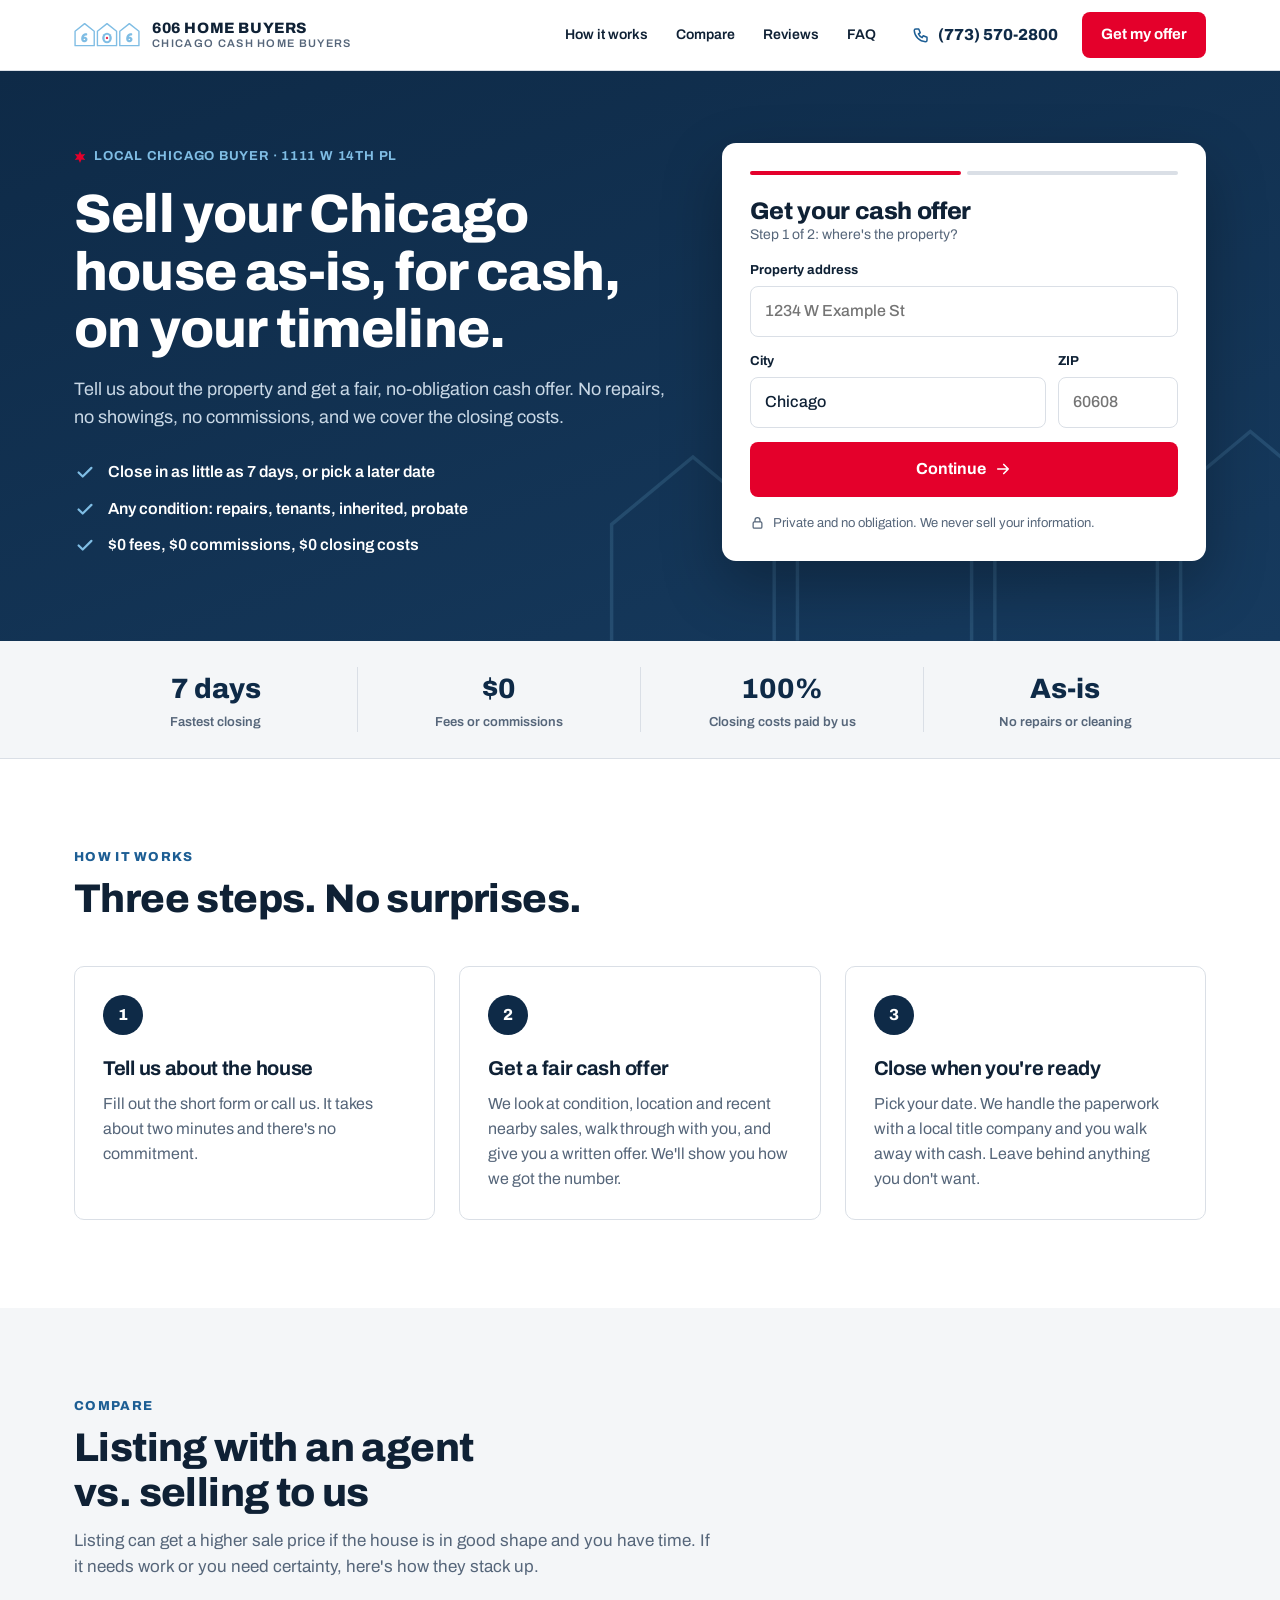
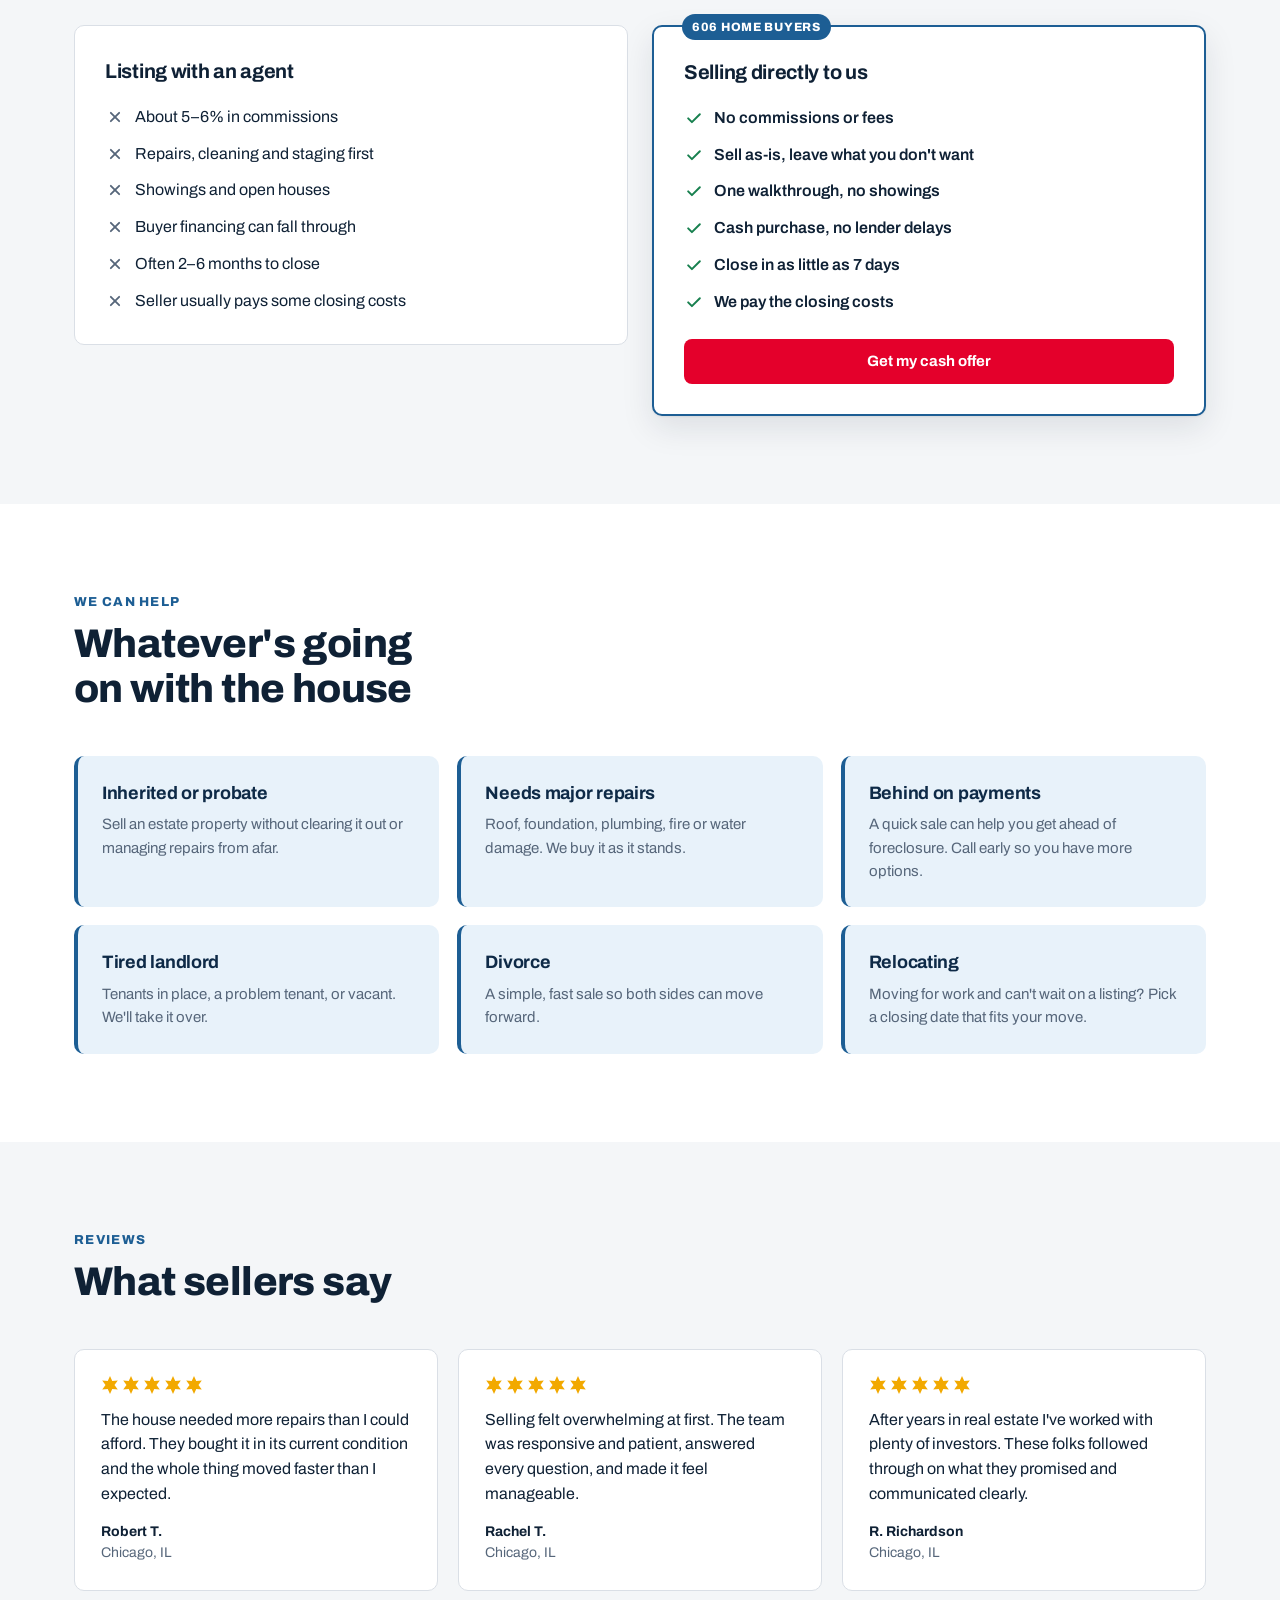
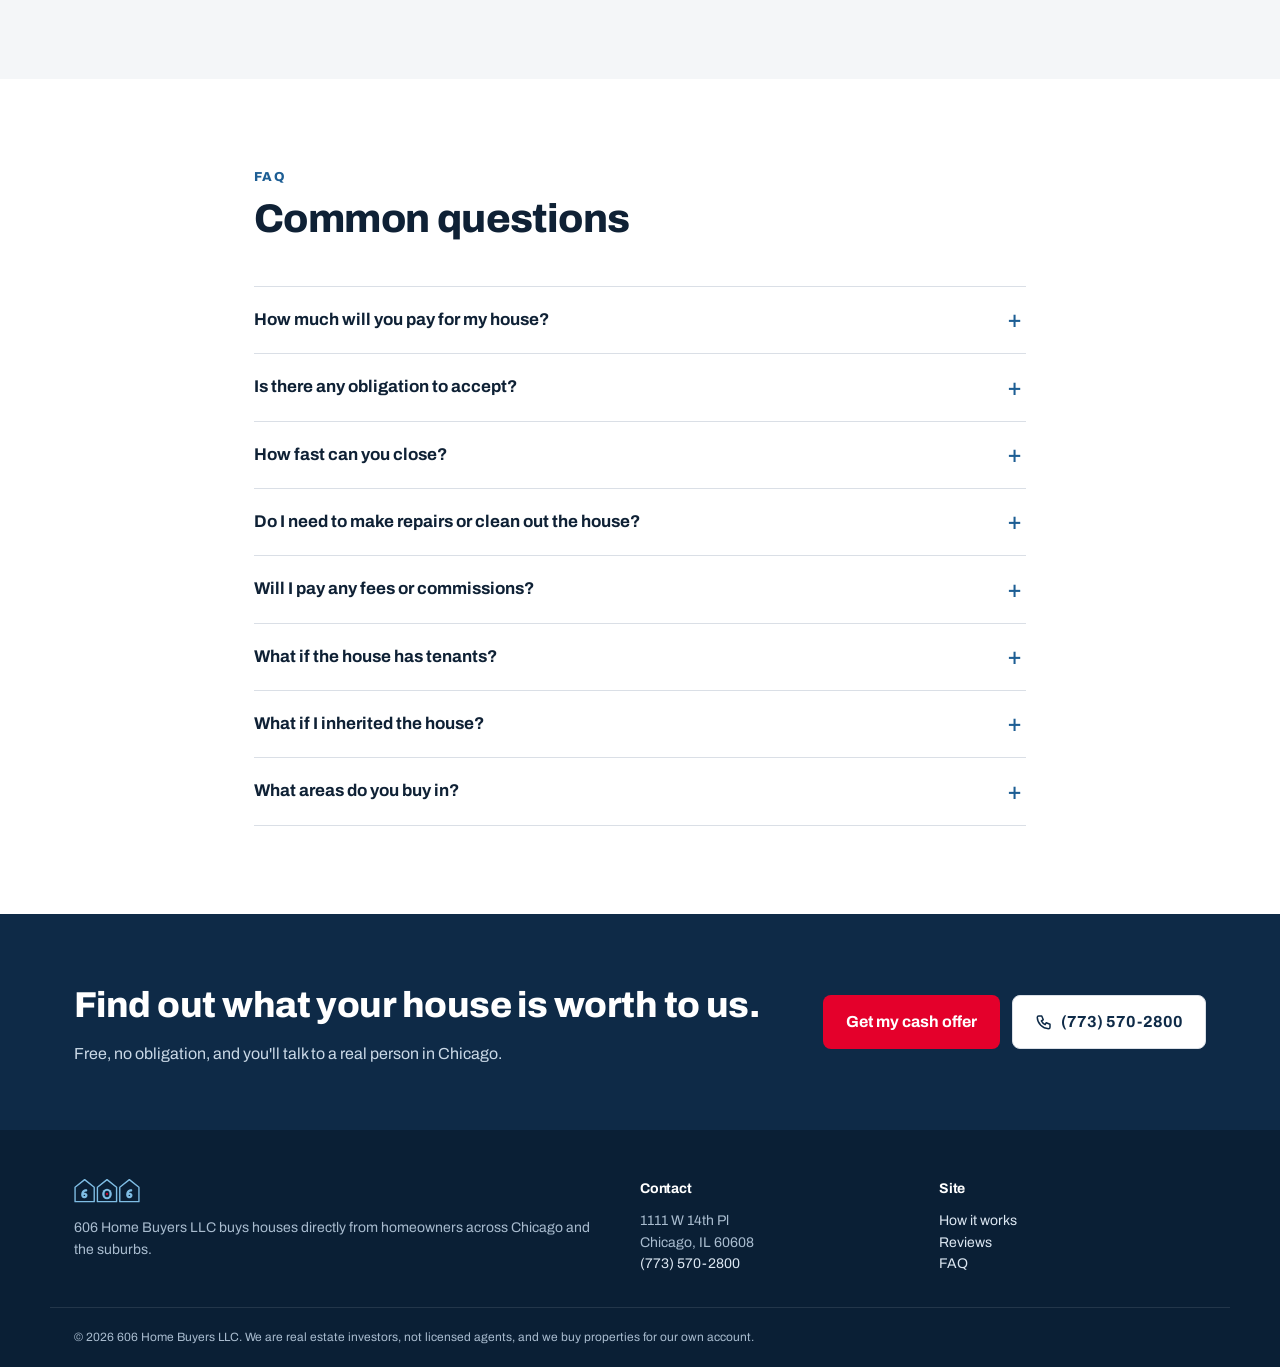
==== seller-site/index.html @ 673a634f "Add static seller site redesign sample Co-Authored-By: Claude Opus 5.5 <noreply@anthropic.com>" ====
<!doctype html>
<html lang="en">
<head>
<meta charset="utf-8">
<meta name="viewport" content="width=device-width, initial-scale=1, viewport-fit=cover">
<title>Sell Your Chicago House Fast for Cash | 606 Home Buyers</title>
<meta name="description" content="Get a fair cash offer on your Chicago-area house. No repairs, no commissions, no closing costs. Close in as little as 7 days or on your schedule.">
<meta property="og:title" content="Sell Your Chicago House Fast for Cash | 606 Home Buyers">
<meta property="og:description" content="Fair cash offer, no repairs, no commissions. Close on your timeline.">
<meta property="og:image" content="og.png">
<meta name="theme-color" content="#0E2A47">
<link rel="icon" href="favicon.png">
<link rel="preconnect" href="https://fonts.googleapis.com">
<link rel="preconnect" href="https://fonts.gstatic.com" crossorigin>
<link rel="stylesheet" href="https://fonts.googleapis.com/css2?family=Archivo:wght@400;500;600;700;800&family=Fredoka:wght@700&display=swap">
<link rel="stylesheet" href="styles.css">
<script src="app.js" defer></script>
<script type="application/ld+json">
{"@context":"https://schema.org","@type":"RealEstateAgent","name":"606 Home Buyers LLC","telephone":"+1-773-570-2800","address":{"@type":"PostalAddress","streetAddress":"1111 W 14th Pl","addressLocality":"Chicago","addressRegion":"IL","postalCode":"60608"},"areaServed":"Chicago, IL"}
</script>
</head>
<body>

<svg width="0" height="0" class="sprite" aria-hidden="true">
  <defs>
    <symbol id="i-star" viewBox="-10 -10 20 20"><polygon points="0,-10 2.5,-4.33 8.66,-5 5,0 8.66,5 2.5,4.33 0,10 -2.5,4.33 -8.66,5 -5,0 -8.66,-5 -2.5,-4.33" fill="currentColor"/></symbol>
    <symbol id="i-phone" viewBox="0 0 24 24"><path d="M5 4h4l2 5-2.5 1.5a11 11 0 0 0 5 5L15 13l5 2v4a2 2 0 0 1-2 2A16 16 0 0 1 3 6a2 2 0 0 1 2-2z" stroke="currentColor" stroke-width="2" stroke-linejoin="round" fill="none"/></symbol>
    <symbol id="i-check" viewBox="0 0 24 24"><path d="m5 12.5 4.5 4.5L19 7.5" stroke="currentColor" stroke-width="2.4" stroke-linecap="round" stroke-linejoin="round" fill="none"/></symbol>
    <symbol id="i-x" viewBox="0 0 24 24"><path d="M7 7l10 10M17 7 7 17" stroke="currentColor" stroke-width="2.2" stroke-linecap="round" fill="none"/></symbol>
    <symbol id="i-lock" viewBox="0 0 24 24"><rect x="5" y="11" width="14" height="10" rx="2" stroke="currentColor" stroke-width="2" fill="none"/><path d="M8 11V8a4 4 0 0 1 8 0v3" stroke="currentColor" stroke-width="2" fill="none"/></symbol>
    <symbol id="i-arrow" viewBox="0 0 24 24"><path d="M5 12h14M13 6l6 6-6 6" stroke="currentColor" stroke-width="2.2" stroke-linecap="round" stroke-linejoin="round" fill="none"/></symbol>
    <symbol id="logo-mark" viewBox="0 0 124 46">
      <path class="lg-line" d="M2 17 20 2.5 38 17V44H2Z"/>
      <path class="lg-line" d="M44 17 62 2.5 80 17V44H44Z"/>
      <path class="lg-line" d="M86 17 104 2.5 122 17V44H86Z"/>
      <text x="20" y="38" text-anchor="middle" class="lg-fill lg-digit">6</text>
      <ellipse cx="62" cy="29.5" rx="9" ry="10" class="lg-fill"/>
      <ellipse cx="62" cy="29.5" rx="4.6" ry="6" class="lg-hole"/>
      <use href="#i-star" x="59" y="26.5" width="6" height="6" class="lg-star"/>
      <text x="104" y="38" text-anchor="middle" class="lg-fill lg-digit">6</text>
    </symbol>
  </defs>
</svg>

<header class="top">
  <div class="wrap top-in">
    <a class="brand" href="#" aria-label="606 Home Buyers home">
      <svg class="brand-mark" aria-hidden="true"><use href="#logo-mark"/></svg>
      <span class="brand-text"><b>606 Home Buyers</b><span>Chicago cash home buyers</span></span>
    </a>
    <nav class="nav" aria-label="Main">
      <a href="#how">How it works</a>
      <a href="#compare">Compare</a>
      <a href="#reviews">Reviews</a>
      <a href="#faq">FAQ</a>
    </nav>
    <a class="top-phone" href="tel:+17735702800"><svg aria-hidden="true"><use href="#i-phone"/></svg><span>(773) 570-2800</span></a>
    <a class="btn btn-primary top-cta" href="#offer">Get my offer</a>
  </div>
</header>

<main>
  <!-- Hero + offer form -->
  <section class="hero">
    <svg class="hero-skyline" viewBox="0 0 620 220" aria-hidden="true">
      <path d="M10 220V120L80 62l70 58v100"/><path d="M170 220V100l75-62 75 62v120"/><path d="M340 220V120l70-58 70 58v100"/><path d="M500 220V90l60-50 60 50v130"/>
    </svg>
    <div class="wrap hero-in">
      <div class="hero-copy">
        <p class="eyebrow"><svg aria-hidden="true"><use href="#i-star"/></svg> Local Chicago buyer &middot; 1111 W 14th Pl</p>
        <h1>Sell your Chicago house as-is, for cash, on your timeline.</h1>
        <p class="lede">Tell us about the property and get a fair, no-obligation cash offer. No repairs, no showings, no commissions, and we cover the closing costs.</p>
        <ul class="hero-points">
          <li><svg aria-hidden="true"><use href="#i-check"/></svg>Close in as little as 7 days, or pick a later date</li>
          <li><svg aria-hidden="true"><use href="#i-check"/></svg>Any condition: repairs, tenants, inherited, probate</li>
          <li><svg aria-hidden="true"><use href="#i-check"/></svg>$0 fees, $0 commissions, $0 closing costs</li>
        </ul>
      </div>

      <div class="offer-card" id="offer">
        <form id="offer-form" novalidate>
          <div class="steps-indicator" aria-hidden="true"><span class="on"></span><span></span></div>

          <fieldset class="step" data-step="1">
            <legend>Get your cash offer</legend>
            <p class="form-sub">Step 1 of 2: where's the property?</p>
            <label class="field">
              <span>Property address</span>
              <input name="street" autocomplete="street-address" placeholder="1234 W Example St" required>
            </label>
            <div class="row">
              <label class="field grow">
                <span>City</span>
                <input name="city" autocomplete="address-level2" value="Chicago" required>
              </label>
              <label class="field zip">
                <span>ZIP</span>
                <input name="zip" autocomplete="postal-code" inputmode="numeric" pattern="\d{5}" maxlength="5" placeholder="60608" required>
              </label>
            </div>
            <button type="button" class="btn btn-primary btn-lg block" data-next>Continue <svg aria-hidden="true"><use href="#i-arrow"/></svg></button>
          </fieldset>

          <fieldset class="step" data-step="2" hidden>
            <legend>Almost done</legend>
            <p class="form-sub">Step 2 of 2: how should we reach you?</p>
            <label class="field">
              <span>Name</span>
              <input name="name" autocomplete="name" required>
            </label>
            <label class="field">
              <span>Phone</span>
              <input name="phone" type="tel" autocomplete="tel" placeholder="(773) 555-0100" required>
            </label>
            <label class="field">
              <span>Email <em>(optional)</em></span>
              <input name="email" type="email" autocomplete="email">
            </label>
            <label class="field">
              <span>When would you like to sell?</span>
              <select name="timeline">
                <option>As soon as possible</option>
                <option>Within 30 days</option>
                <option>1&ndash;3 months</option>
                <option>Just exploring</option>
              </select>
            </label>
            <div class="row">
              <button type="button" class="btn btn-ghost" data-back>Back</button>
              <button type="submit" class="btn btn-primary btn-lg grow">Get my cash offer</button>
            </div>
          </fieldset>

          <div class="step done" data-step="3" hidden>
            <div class="done-icon"><svg aria-hidden="true"><use href="#i-check"/></svg></div>
            <h2>Thanks, we've got it.</h2>
            <p>Someone from our team will call you within one business day to talk through the property. Want to talk sooner?</p>
            <a class="btn btn-primary btn-lg block" href="tel:+17735702800"><svg aria-hidden="true"><use href="#i-phone"/></svg> Call (773) 570-2800</a>
            <p class="demo-note">Demo form: submissions aren't sent anywhere yet.</p>
          </div>

          <p class="form-foot"><svg aria-hidden="true"><use href="#i-lock"/></svg> Private and no obligation. We never sell your information.</p>
        </form>
      </div>
    </div>
  </section>

  <!-- Trust strip -->
  <section class="strip">
    <div class="wrap strip-in">
      <div><b>7 days</b><span>Fastest closing</span></div>
      <div><b>$0</b><span>Fees or commissions</span></div>
      <div><b>100%</b><span>Closing costs paid by us</span></div>
      <div><b>As-is</b><span>No repairs or cleaning</span></div>
    </div>
  </section>

  <!-- How it works -->
  <section class="section" id="how">
    <div class="wrap">
      <header class="sec-head">
        <p class="kicker">How it works</p>
        <h2>Three steps. No surprises.</h2>
      </header>
      <ol class="steps">
        <li>
          <span class="step-num">1</span>
          <h3>Tell us about the house</h3>
          <p>Fill out the short form or call us. It takes about two minutes and there's no commitment.</p>
        </li>
        <li>
          <span class="step-num">2</span>
          <h3>Get a fair cash offer</h3>
          <p>We look at condition, location and recent nearby sales, walk through with you, and give you a written offer. We'll show you how we got the number.</p>
        </li>
        <li>
          <span class="step-num">3</span>
          <h3>Close when you're ready</h3>
          <p>Pick your date. We handle the paperwork with a local title company and you walk away with cash. Leave behind anything you don't want.</p>
        </li>
      </ol>
    </div>
  </section>

  <!-- Compare -->
  <section class="section alt" id="compare">
    <div class="wrap">
      <header class="sec-head">
        <p class="kicker">Compare</p>
        <h2>Listing with an agent vs. selling to us</h2>
        <p>Listing can get a higher sale price if the house is in good shape and you have time. If it needs work or you need certainty, here's how they stack up.</p>
      </header>
      <div class="compare">
        <div class="cmp-col">
          <h3>Listing with an agent</h3>
          <ul>
            <li><svg aria-hidden="true"><use href="#i-x"/></svg>About 5&ndash;6% in commissions</li>
            <li><svg aria-hidden="true"><use href="#i-x"/></svg>Repairs, cleaning and staging first</li>
            <li><svg aria-hidden="true"><use href="#i-x"/></svg>Showings and open houses</li>
            <li><svg aria-hidden="true"><use href="#i-x"/></svg>Buyer financing can fall through</li>
            <li><svg aria-hidden="true"><use href="#i-x"/></svg>Often 2&ndash;6 months to close</li>
            <li><svg aria-hidden="true"><use href="#i-x"/></svg>Seller usually pays some closing costs</li>
          </ul>
        </div>
        <div class="cmp-col us">
          <span class="badge">606 Home Buyers</span>
          <h3>Selling directly to us</h3>
          <ul>
            <li><svg aria-hidden="true"><use href="#i-check"/></svg>No commissions or fees</li>
            <li><svg aria-hidden="true"><use href="#i-check"/></svg>Sell as-is, leave what you don't want</li>
            <li><svg aria-hidden="true"><use href="#i-check"/></svg>One walkthrough, no showings</li>
            <li><svg aria-hidden="true"><use href="#i-check"/></svg>Cash purchase, no lender delays</li>
            <li><svg aria-hidden="true"><use href="#i-check"/></svg>Close in as little as 7 days</li>
            <li><svg aria-hidden="true"><use href="#i-check"/></svg>We pay the closing costs</li>
          </ul>
          <a class="btn btn-primary block" href="#offer">Get my cash offer</a>
        </div>
      </div>
    </div>
  </section>

  <!-- Situations -->
  <section class="section" id="situations">
    <div class="wrap">
      <header class="sec-head">
        <p class="kicker">We can help</p>
        <h2>Whatever's going on with the house</h2>
      </header>
      <div class="situations">
        <article><h3>Inherited or probate</h3><p>Sell an estate property without clearing it out or managing repairs from afar.</p></article>
        <article><h3>Needs major repairs</h3><p>Roof, foundation, plumbing, fire or water damage. We buy it as it stands.</p></article>
        <article><h3>Behind on payments</h3><p>A quick sale can help you get ahead of foreclosure. Call early so you have more options.</p></article>
        <article><h3>Tired landlord</h3><p>Tenants in place, a problem tenant, or vacant. We'll take it over.</p></article>
        <article><h3>Divorce</h3><p>A simple, fast sale so both sides can move forward.</p></article>
        <article><h3>Relocating</h3><p>Moving for work and can't wait on a listing? Pick a closing date that fits your move.</p></article>
      </div>
    </div>
  </section>

  <!-- Reviews -->
  <section class="section alt" id="reviews">
    <div class="wrap">
      <header class="sec-head">
        <p class="kicker">Reviews</p>
        <h2>What sellers say</h2>
      </header>
      <!-- Swap these for verified Google reviews before going live. -->
      <div class="reviews">
        <figure>
          <div class="stars" aria-label="5 out of 5 stars"><svg><use href="#i-star"/></svg><svg><use href="#i-star"/></svg><svg><use href="#i-star"/></svg><svg><use href="#i-star"/></svg><svg><use href="#i-star"/></svg></div>
          <blockquote>The house needed more repairs than I could afford. They bought it in its current condition and the whole thing moved faster than I expected.</blockquote>
          <figcaption><b>Robert T.</b><span>Chicago, IL</span></figcaption>
        </figure>
        <figure>
          <div class="stars" aria-label="5 out of 5 stars"><svg><use href="#i-star"/></svg><svg><use href="#i-star"/></svg><svg><use href="#i-star"/></svg><svg><use href="#i-star"/></svg><svg><use href="#i-star"/></svg></div>
          <blockquote>Selling felt overwhelming at first. The team was responsive and patient, answered every question, and made it feel manageable.</blockquote>
          <figcaption><b>Rachel T.</b><span>Chicago, IL</span></figcaption>
        </figure>
        <figure>
          <div class="stars" aria-label="5 out of 5 stars"><svg><use href="#i-star"/></svg><svg><use href="#i-star"/></svg><svg><use href="#i-star"/></svg><svg><use href="#i-star"/></svg><svg><use href="#i-star"/></svg></div>
          <blockquote>After years in real estate I've worked with plenty of investors. These folks followed through on what they promised and communicated clearly.</blockquote>
          <figcaption><b>R. Richardson</b><span>Chicago, IL</span></figcaption>
        </figure>
      </div>
    </div>
  </section>

  <!-- FAQ -->
  <section class="section" id="faq">
    <div class="wrap narrow">
      <header class="sec-head">
        <p class="kicker">FAQ</p>
        <h2>Common questions</h2>
      </header>
      <div class="faq">
        <details><summary>How much will you pay for my house?</summary><p>Every house is different. We look at condition, location, recent comparable sales and the repairs needed, then make a fair cash offer and walk you through the math.</p></details>
        <details><summary>Is there any obligation to accept?</summary><p>No. The offer is free and there's no pressure. If it doesn't work for you, that's fine.</p></details>
        <details><summary>How fast can you close?</summary><p>Often in as little as 7 days. If you need more time to move, we'll set the date around your schedule.</p></details>
        <details><summary>Do I need to make repairs or clean out the house?</summary><p>No. We buy as-is. Take what you want and leave the rest.</p></details>
        <details><summary>Will I pay any fees or commissions?</summary><p>No. There are no commissions, and we pay the standard closing costs.</p></details>
        <details><summary>What if the house has tenants?</summary><p>We buy properties with tenants in place. We'll talk through the lease and your options.</p></details>
        <details><summary>What if I inherited the house?</summary><p>We work with inherited and probate properties regularly and can coordinate with your attorney or the estate.</p></details>
        <details><summary>What areas do you buy in?</summary><p>Chicago and the surrounding suburbs in Cook and the collar counties. If you're not sure, just ask.</p></details>
      </div>
    </div>
  </section>

  <!-- Final CTA -->
  <section class="cta">
    <div class="wrap cta-in">
      <div>
        <h2>Find out what your house is worth to us.</h2>
        <p>Free, no obligation, and you'll talk to a real person in Chicago.</p>
      </div>
      <div class="cta-actions">
        <a class="btn btn-primary btn-lg" href="#offer">Get my cash offer</a>
        <a class="btn btn-light btn-lg" href="tel:+17735702800"><svg aria-hidden="true"><use href="#i-phone"/></svg> (773) 570-2800</a>
      </div>
    </div>
  </section>
</main>

<footer class="foot">
  <div class="wrap foot-in">
    <div class="foot-brand">
      <svg class="brand-mark" aria-hidden="true"><use href="#logo-mark"/></svg>
      <p>606 Home Buyers LLC buys houses directly from homeowners across Chicago and the suburbs.</p>
    </div>
    <div>
      <h4>Contact</h4>
      <p>1111 W 14th Pl<br>Chicago, IL 60608<br><a href="tel:+17735702800">(773) 570-2800</a></p>
    </div>
    <div>
      <h4>Site</h4>
      <p><a href="#how">How it works</a><br><a href="#reviews">Reviews</a><br><a href="#faq">FAQ</a></p>
    </div>
  </div>
  <div class="wrap foot-legal">&copy; <span id="yr">2026</span> 606 Home Buyers LLC. We are real estate investors, not licensed agents, and we buy properties for our own account.</div>
</footer>

<!-- Mobile sticky actions -->
<div class="mobile-bar">
  <a class="btn btn-light" href="tel:+17735702800"><svg aria-hidden="true"><use href="#i-phone"/></svg> Call</a>
  <a class="btn btn-primary grow" href="#offer">Get my cash offer</a>
</div>

</body>
</html>
---- seller-site/styles.css ----
/* 606 Home Buyers seller site. Same palette as the deals app: navy + logo blue, Chicago red only on stars. */
:root {
  --bg: #F4F6F8;
  --surface: #FFFFFF;
  --ink: #0F2135;
  --muted: #56667A;
  --line: #DADFE6;
  --navy: #0E2A47;
  --navy-2: #163A5E;
  --brand: #7FBDE4;
  --brand-strong: #1D5E94;
  --brand-tint: #E8F2FA;
  --cta: #E4002B;
  --cta-hover: #C2102D;
  --star: #E4002B;
  --ok: #18804F;
  --shadow: 0 1px 2px rgba(15,33,53,.06), 0 12px 32px rgba(15,33,53,.10);
  --font: "Archivo", system-ui, -apple-system, "Segoe UI", sans-serif;
  --r: 10px;
  --logo-line: var(--brand);
  --logo-hole: var(--surface);
}

* { box-sizing: border-box; }
html { -webkit-text-size-adjust: 100%; scroll-padding-top: 84px; }
@media (prefers-reduced-motion: no-preference) { html { scroll-behavior: smooth; } }
body { margin: 0; background: var(--surface); color: var(--ink); font-family: var(--font); font-size: 16px; line-height: 1.55; }
[hidden] { display: none !important; }
h1, h2, h3, h4 { margin: 0; letter-spacing: -.015em; text-wrap: balance; }
p { margin: 0; }
a { color: var(--brand-strong); }
:focus-visible { outline: 2px solid var(--brand-strong); outline-offset: 2px; }
svg { flex-shrink: 0; }
.sprite { position: absolute; width: 0; height: 0; overflow: hidden; }
.wrap { max-width: 1180px; margin: 0 auto; padding-inline: 24px; }
.wrap.narrow { max-width: 820px; }
@media (max-width: 520px) { .wrap { padding-inline: 16px; } }

/* Logo */
.lg-line { fill: none; stroke: var(--logo-line); stroke-width: 2.6; stroke-linejoin: round; }
.lg-fill { fill: var(--logo-line); }
.lg-hole { fill: var(--logo-hole); }
.lg-star { color: var(--star); }
.lg-digit { font-family: "Fredoka", var(--font); font-weight: 700; font-size: 24px; }

/* Buttons */
.btn { display: inline-flex; align-items: center; justify-content: center; gap: 8px; padding: 10px 18px; border-radius: 8px; border: 1px solid transparent; font: inherit; font-weight: 700; font-size: 15px; text-decoration: none; cursor: pointer; transition: background .15s, transform .15s; white-space: nowrap; }
.btn svg { width: 18px; height: 18px; }
.btn-primary { background: var(--cta); color: #fff; }
.btn-primary:hover { background: var(--cta-hover); }
.btn-primary:active { transform: translateY(1px); }
.btn-light { background: #fff; color: var(--navy); border-color: var(--line); }
.btn-light:hover { background: var(--brand-tint); }
.btn-ghost { background: transparent; color: var(--muted); border-color: var(--line); }
.btn-lg { padding: 14px 22px; font-size: 16px; }
.block { width: 100%; }
.grow { flex: 1; }

/* Top bar */
.top { position: sticky; top: 0; z-index: 30; background: rgba(255,255,255,.95); backdrop-filter: blur(10px); border-bottom: 1px solid var(--line); }
.top-in { display: flex; align-items: center; gap: 24px; height: 70px; }
.brand { display: flex; align-items: center; gap: 12px; text-decoration: none; color: inherit; }
.brand-mark { width: 66px; height: 25px; display: block; }
.brand-text { display: flex; flex-direction: column; line-height: 1.15; }
.brand-text b { font-weight: 800; font-size: 15px; letter-spacing: .04em; text-transform: uppercase; }
.brand-text span { font-size: 11px; text-transform: uppercase; letter-spacing: .12em; color: var(--muted); font-weight: 600; }
.nav { display: flex; gap: 4px; margin-left: auto; }
.nav a { color: var(--ink); text-decoration: none; font-weight: 600; font-size: 14px; padding: 8px 12px; border-radius: 6px; }
.nav a:hover { background: var(--brand-tint); }
.top-phone { display: flex; align-items: center; gap: 8px; color: var(--navy); font-weight: 800; text-decoration: none; font-variant-numeric: tabular-nums; }
.top-phone svg { width: 18px; height: 18px; color: var(--brand-strong); }
@media (max-width: 980px) { .nav { display: none; } .top-phone { margin-left: auto; } }
@media (max-width: 640px) { .top-cta, .top-phone span { display: none; } .top-phone { padding: 10px; border: 1px solid var(--line); border-radius: 8px; } }

/* Hero */
.hero { position: relative; overflow: hidden; background: linear-gradient(160deg, var(--navy) 0%, var(--navy-2) 100%); color: #fff; }
.hero-skyline { position: absolute; right: -40px; bottom: 0; width: 720px; max-width: 80%; fill: none; stroke: rgba(127,189,228,.16); stroke-width: 3; }
.hero-in { position: relative; display: grid; grid-template-columns: 1.1fr .9fr; gap: 56px; align-items: center; padding-block: 72px 80px; }
.eyebrow { display: inline-flex; align-items: center; gap: 8px; font-size: 13px; font-weight: 700; letter-spacing: .06em; text-transform: uppercase; color: var(--brand); }
.eyebrow svg { width: 12px; height: 12px; color: var(--star); }
.hero h1 { font-size: clamp(34px, 4.6vw, 54px); line-height: 1.06; font-weight: 800; margin: 16px 0 18px; }
.lede { font-size: 18px; color: #C9D8E6; max-width: 34em; }
.hero-points { list-style: none; padding: 0; margin: 28px 0 0; display: grid; gap: 12px; }
.hero-points li { display: flex; gap: 12px; align-items: flex-start; font-weight: 600; }
.hero-points svg { width: 22px; height: 22px; color: var(--brand); margin-top: 1px; }
@media (max-width: 900px) { .hero-in { grid-template-columns: 1fr; gap: 36px; padding-block: 44px 48px; } }

/* Offer form */
.offer-card { background: var(--surface); color: var(--ink); border-radius: 14px; padding: 28px; box-shadow: 0 24px 60px rgba(0,0,0,.28); }
.offer-card fieldset { border: 0; padding: 0; margin: 0; display: grid; gap: 14px; }
.offer-card legend { font-size: 24px; font-weight: 800; padding: 0; letter-spacing: -.015em; }
.form-sub { color: var(--muted); font-size: 14px; margin-top: -6px; }
.steps-indicator { display: flex; gap: 6px; margin-bottom: 18px; }
.steps-indicator span { height: 4px; flex: 1; border-radius: 2px; background: var(--line); transition: background .2s; }
.steps-indicator span.on { background: var(--cta); }
.field { display: grid; gap: 6px; font-size: 13px; font-weight: 700; color: var(--ink); }
.field em { font-style: normal; color: var(--muted); font-weight: 500; }
.field input, .field select { width: 100%; padding: 12px 14px; border: 1px solid var(--line); border-radius: 8px; font: inherit; font-size: 16px; font-weight: 500; background: #fff; color: var(--ink); }
.field input:focus, .field select:focus { outline: none; border-color: var(--brand-strong); box-shadow: 0 0 0 3px var(--brand-tint); }
.field input.invalid { border-color: var(--cta); box-shadow: 0 0 0 3px #FBE3E7; }
.row { display: flex; gap: 12px; }
.field.zip { width: 120px; }
.field.grow { flex: 1; }
.form-foot { display: flex; align-items: center; gap: 8px; font-size: 13px; color: var(--muted); margin-top: 16px; }
.form-foot svg { width: 15px; height: 15px; }
.done { text-align: center; display: grid; gap: 14px; justify-items: center; }
.done-icon { width: 56px; height: 56px; border-radius: 50%; background: #E1F3E9; color: var(--ok); display: grid; place-items: center; }
.done-icon svg { width: 30px; height: 30px; }
.done h2 { font-size: 24px; }
.done p { color: var(--muted); }
.demo-note { font-size: 12px; }
@media (max-width: 520px) { .offer-card { padding: 22px 18px; } }

/* Trust strip */
.strip { background: var(--bg); border-bottom: 1px solid var(--line); }
.strip-in { display: grid; grid-template-columns: repeat(4, 1fr); text-align: center; padding-block: 26px; }
.strip-in div { display: grid; gap: 2px; padding-inline: 8px; }
.strip-in div + div { border-left: 1px solid var(--line); }
.strip b { font-size: 28px; font-weight: 800; color: var(--navy); }
.strip span { font-size: 13px; color: var(--muted); font-weight: 600; }
@media (max-width: 700px) { .strip-in { grid-template-columns: repeat(2, 1fr); row-gap: 20px; } .strip-in div:nth-child(3) { border-left: 0; } }

/* Sections */
.section { padding-block: 88px; }
.section.alt { background: var(--bg); }
.sec-head { max-width: 640px; margin-bottom: 44px; }
.sec-head h2 { font-size: clamp(28px, 3.4vw, 40px); font-weight: 800; line-height: 1.12; }
.sec-head p:not(.kicker) { color: var(--muted); margin-top: 12px; font-size: 17px; }
.kicker { font-size: 13px; font-weight: 800; letter-spacing: .1em; text-transform: uppercase; color: var(--brand-strong); margin-bottom: 10px; }
@media (max-width: 700px) { .section { padding-block: 60px; } .sec-head { margin-bottom: 32px; } }

/* Steps */
.steps { list-style: none; padding: 0; margin: 0; display: grid; grid-template-columns: repeat(3, 1fr); gap: 24px; counter-reset: s; }
.steps li { position: relative; padding: 28px; border: 1px solid var(--line); border-radius: var(--r); }
.step-num { display: grid; place-items: center; width: 40px; height: 40px; border-radius: 50%; background: var(--navy); color: #fff; font-weight: 800; margin-bottom: 18px; }
.steps h3 { font-size: 20px; margin-bottom: 8px; }
.steps p { color: var(--muted); }
@media (max-width: 860px) { .steps { grid-template-columns: 1fr; } }

/* Compare */
.compare { display: grid; grid-template-columns: 1fr 1fr; gap: 24px; align-items: start; }
.cmp-col { position: relative; background: var(--surface); border: 1px solid var(--line); border-radius: var(--r); padding: 30px; }
.cmp-col h3 { font-size: 20px; margin-bottom: 18px; }
.cmp-col ul { list-style: none; padding: 0; margin: 0; display: grid; gap: 12px; }
.cmp-col li { display: flex; gap: 10px; align-items: flex-start; }
.cmp-col li svg { width: 20px; height: 20px; margin-top: 2px; color: var(--muted); }
.cmp-col.us { border: 2px solid var(--brand-strong); box-shadow: var(--shadow); }
.cmp-col.us li svg { color: var(--ok); }
.cmp-col.us li { font-weight: 600; }
.cmp-col.us .btn { margin-top: 24px; }
.badge { position: absolute; top: -13px; left: 28px; background: var(--brand-strong); color: #fff; font-size: 12px; font-weight: 800; letter-spacing: .06em; text-transform: uppercase; padding: 4px 10px; border-radius: 999px; }
@media (max-width: 760px) { .compare { grid-template-columns: 1fr; } .cmp-col.us { order: -1; } }

/* Situations */
.situations { display: grid; grid-template-columns: repeat(3, 1fr); gap: 18px; }
.situations article { padding: 24px; border-radius: var(--r); background: var(--brand-tint); border-left: 4px solid var(--brand-strong); }
.situations h3 { font-size: 18px; margin-bottom: 6px; color: var(--navy); }
.situations p { color: var(--muted); font-size: 15px; }
@media (max-width: 860px) { .situations { grid-template-columns: 1fr 1fr; } }
@media (max-width: 560px) { .situations { grid-template-columns: 1fr; } }

/* Reviews */
.reviews { display: grid; grid-template-columns: repeat(3, 1fr); gap: 20px; }
.reviews figure { margin: 0; background: var(--surface); border: 1px solid var(--line); border-radius: var(--r); padding: 26px; display: flex; flex-direction: column; gap: 14px; }
.stars { display: flex; gap: 3px; color: #F2A900; }
.stars svg { width: 18px; height: 18px; }
.reviews blockquote { margin: 0; font-size: 16px; flex: 1; }
.reviews figcaption { display: flex; flex-direction: column; font-size: 14px; }
.reviews figcaption span { color: var(--muted); }
@media (max-width: 860px) { .reviews { grid-template-columns: 1fr; } }

/* FAQ */
.faq { border-top: 1px solid var(--line); }
.faq details { border-bottom: 1px solid var(--line); }
.faq summary { cursor: pointer; list-style: none; padding: 20px 40px 20px 0; font-weight: 700; font-size: 17px; position: relative; }
.faq summary::-webkit-details-marker { display: none; }
.faq summary::after { content: "+"; position: absolute; right: 4px; top: 50%; transform: translateY(-50%); font-size: 24px; font-weight: 500; color: var(--brand-strong); transition: transform .2s; }
.faq details[open] summary::after { transform: translateY(-50%) rotate(45deg); }
.faq details p { padding: 0 40px 22px 0; color: var(--muted); }

/* CTA */
.cta { background: var(--navy); color: #fff; }
.cta-in { display: flex; align-items: center; justify-content: space-between; gap: 32px; padding-block: 64px; }
.cta h2 { font-size: clamp(26px, 3vw, 36px); font-weight: 800; }
.cta p { color: #C9D8E6; margin-top: 8px; }
.cta-actions { display: flex; gap: 12px; flex-wrap: wrap; }
@media (max-width: 860px) { .cta-in { flex-direction: column; align-items: flex-start; } }

/* Footer */
.foot { background: #0A1F35; color: #A9BCCF; font-size: 14px; padding-top: 48px; }
.foot-in { display: grid; grid-template-columns: 2fr 1fr 1fr; gap: 32px; padding-bottom: 32px; }
.foot .brand-mark { margin-bottom: 14px; }
.foot h4 { color: #fff; font-size: 14px; margin-bottom: 10px; }
.foot a { color: #DCE7F2; text-decoration: none; }
.foot a:hover { text-decoration: underline; }
.foot-legal { border-top: 1px solid rgba(255,255,255,.1); padding-block: 20px; font-size: 12px; }
.foot { --logo-hole: #0A1F35; }
@media (max-width: 700px) { .foot-in { grid-template-columns: 1fr; } }

/* Mobile sticky bar */
.mobile-bar { display: none; }
@media (max-width: 640px) {
  .mobile-bar { display: flex; gap: 10px; position: fixed; left: 0; right: 0; bottom: 0; z-index: 40; padding: 10px 16px calc(10px + env(safe-area-inset-bottom)); background: rgba(255,255,255,.97); border-top: 1px solid var(--line); box-shadow: 0 -6px 20px rgba(15,33,53,.08); }
  body { padding-bottom: 72px; }
}
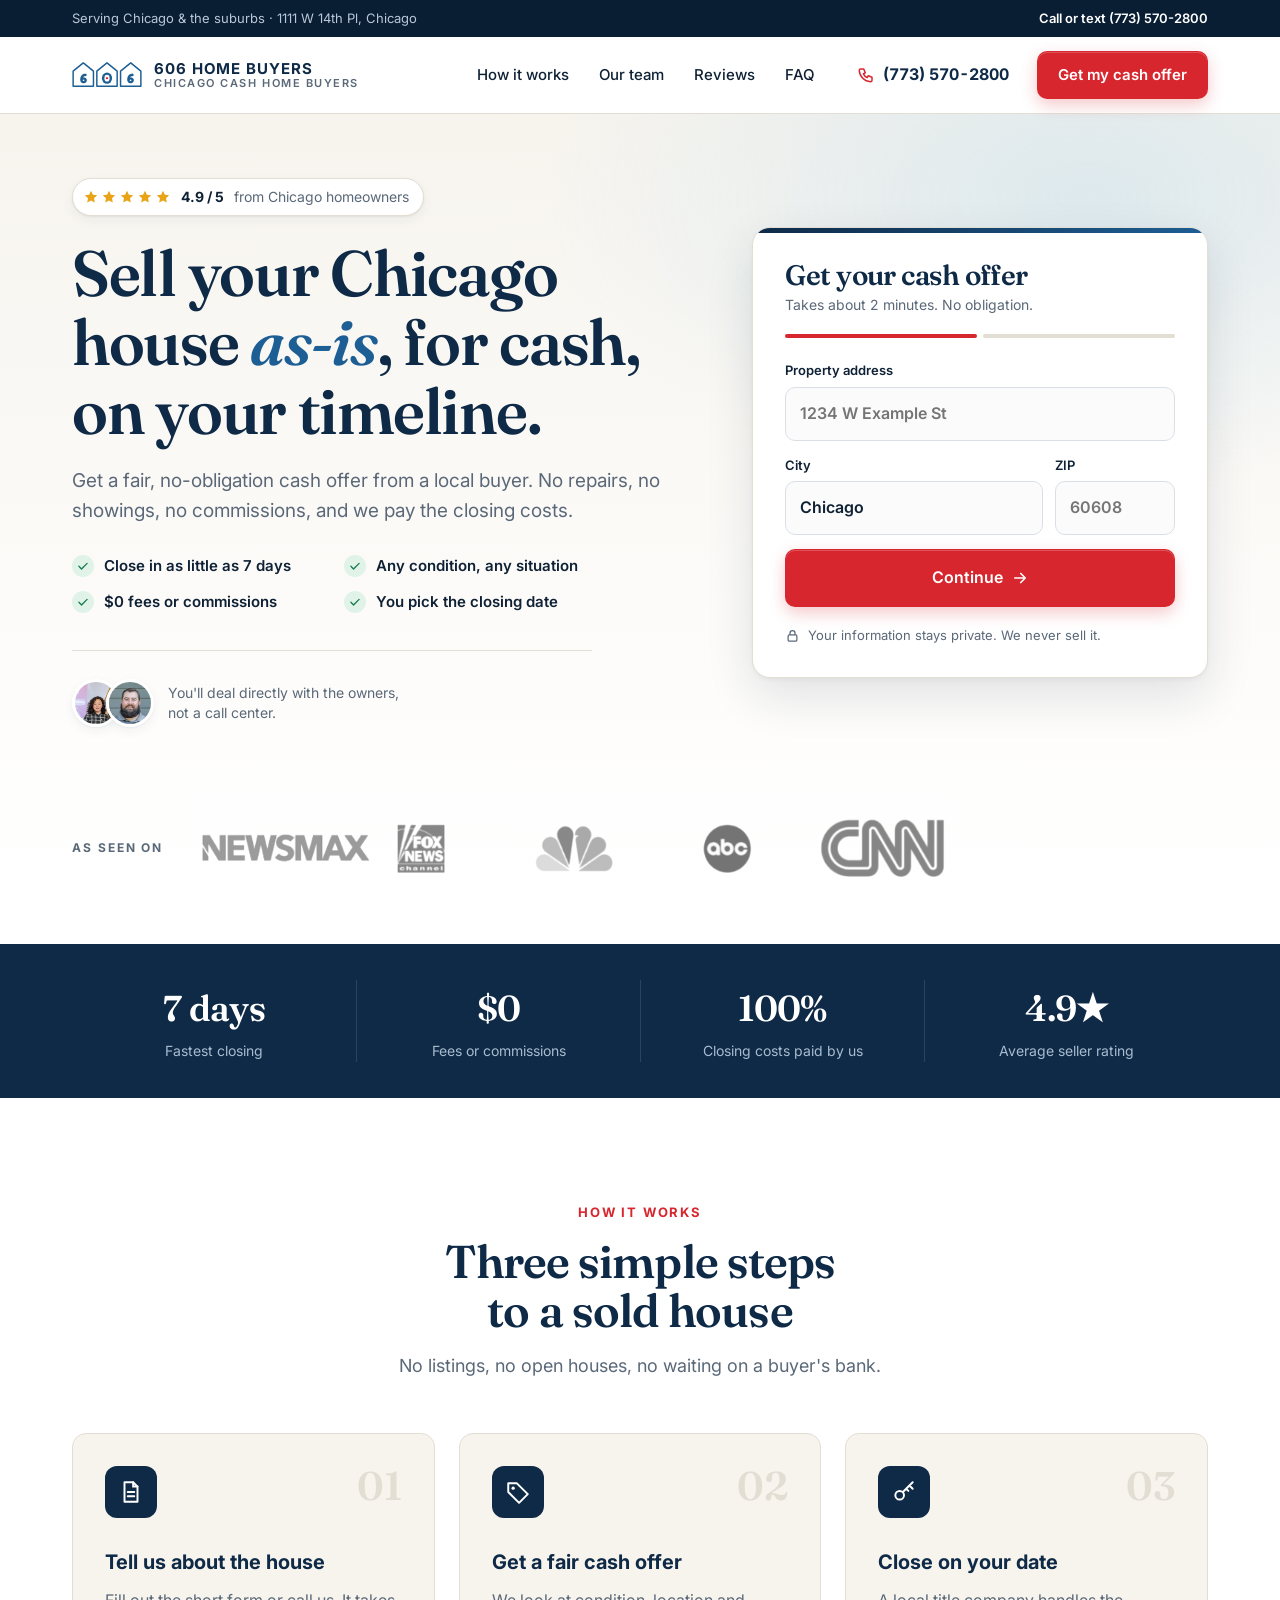
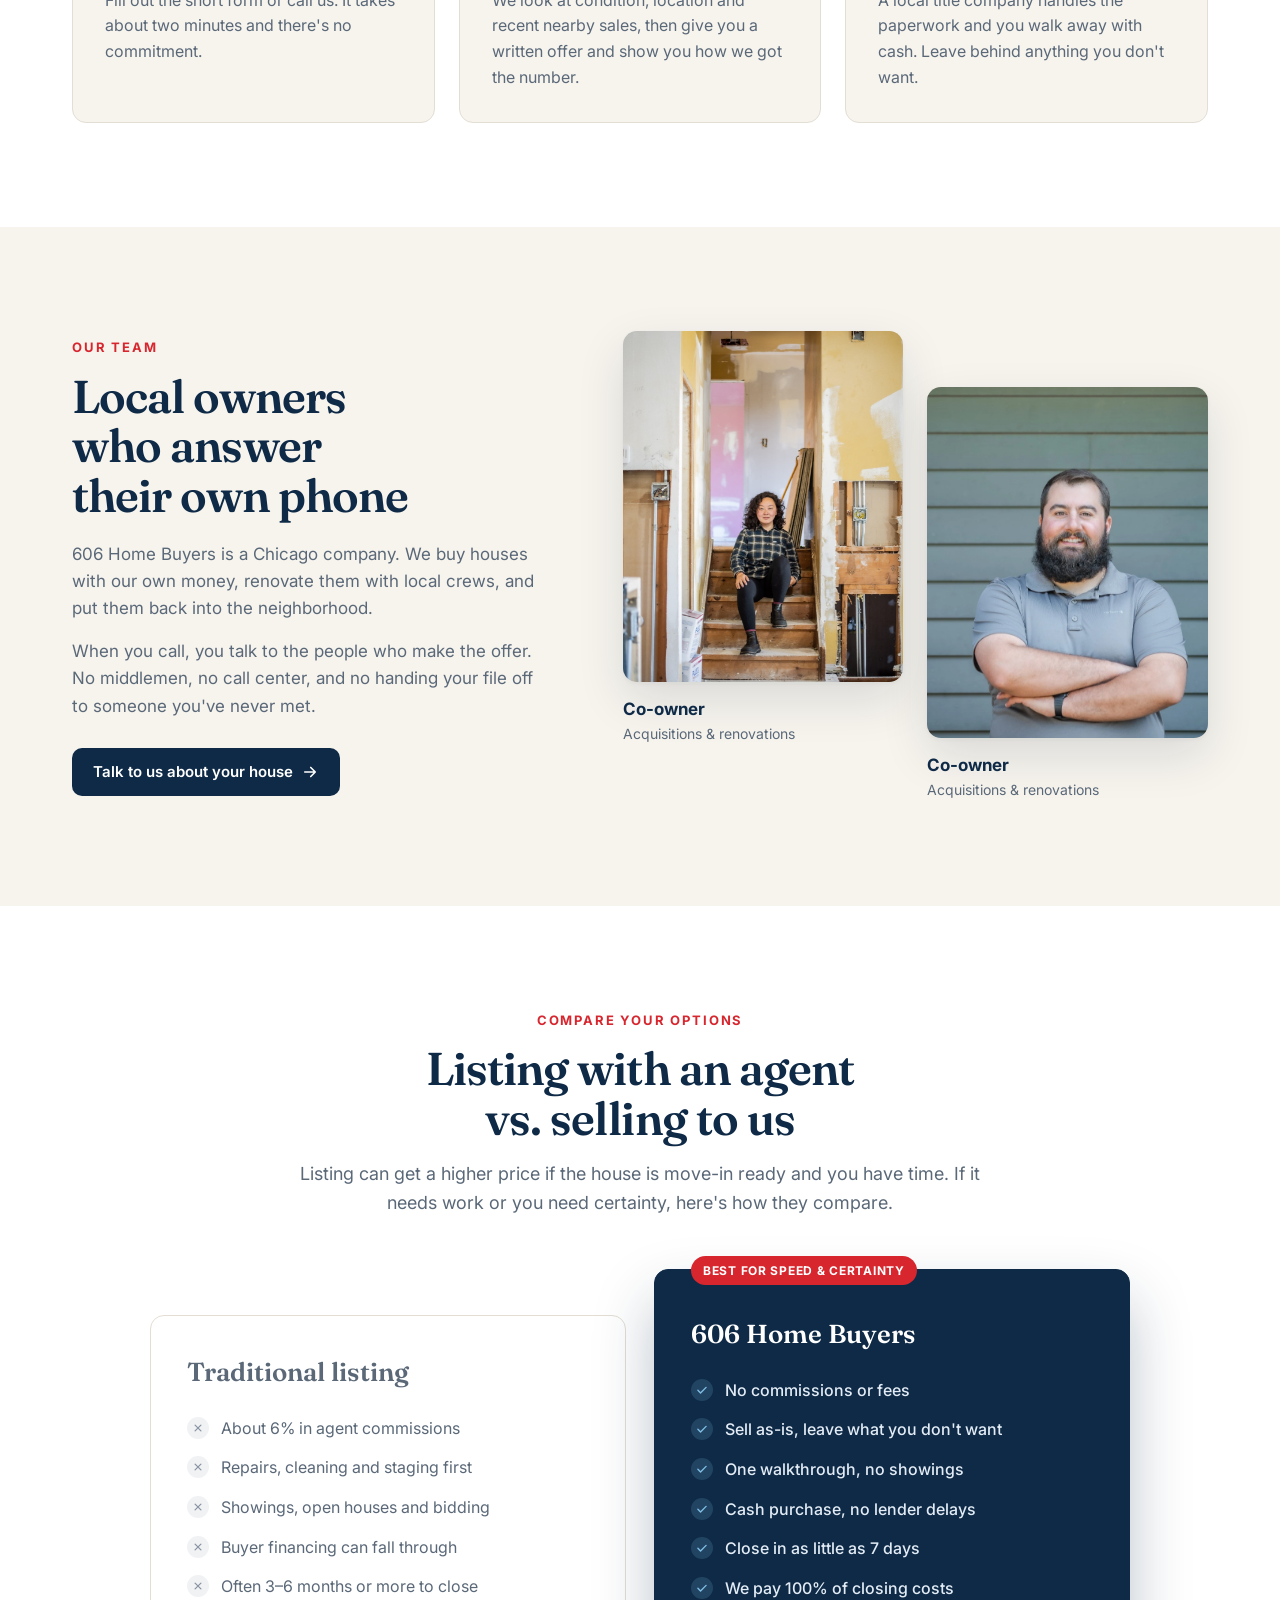
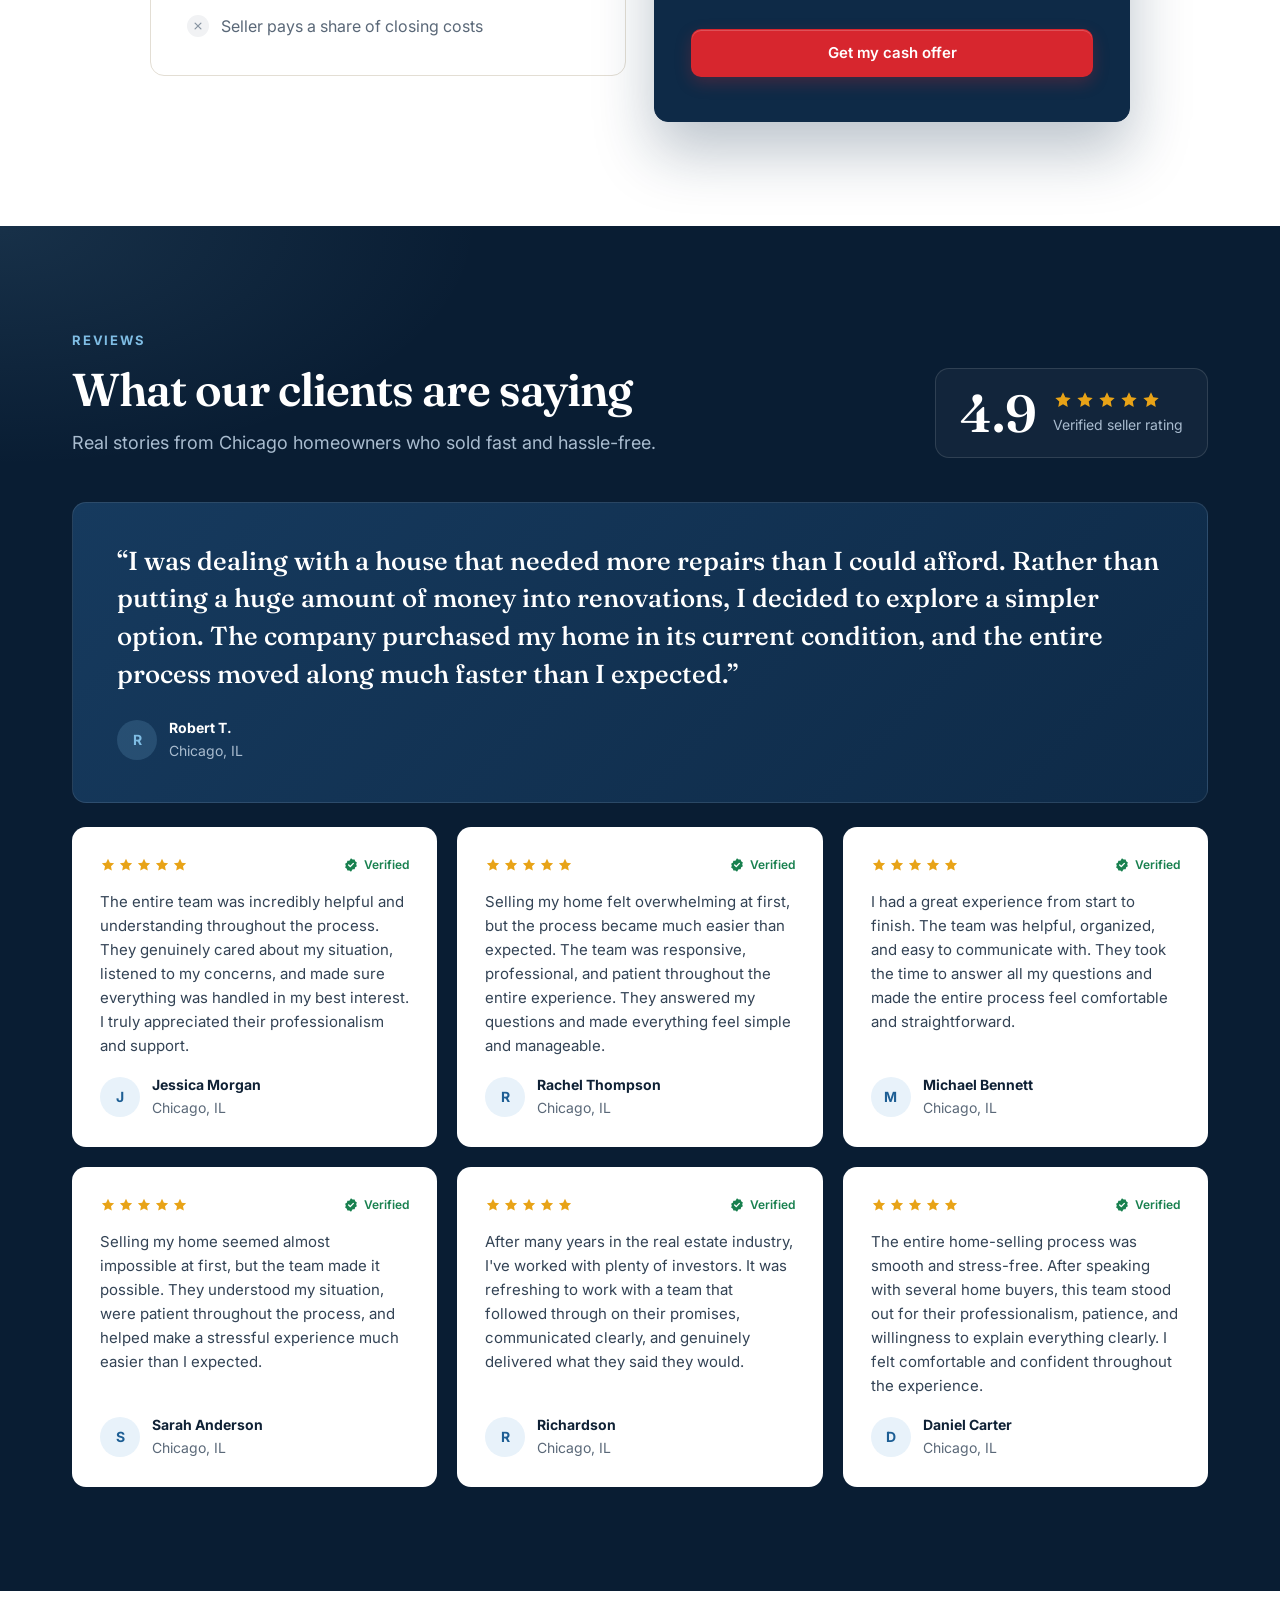
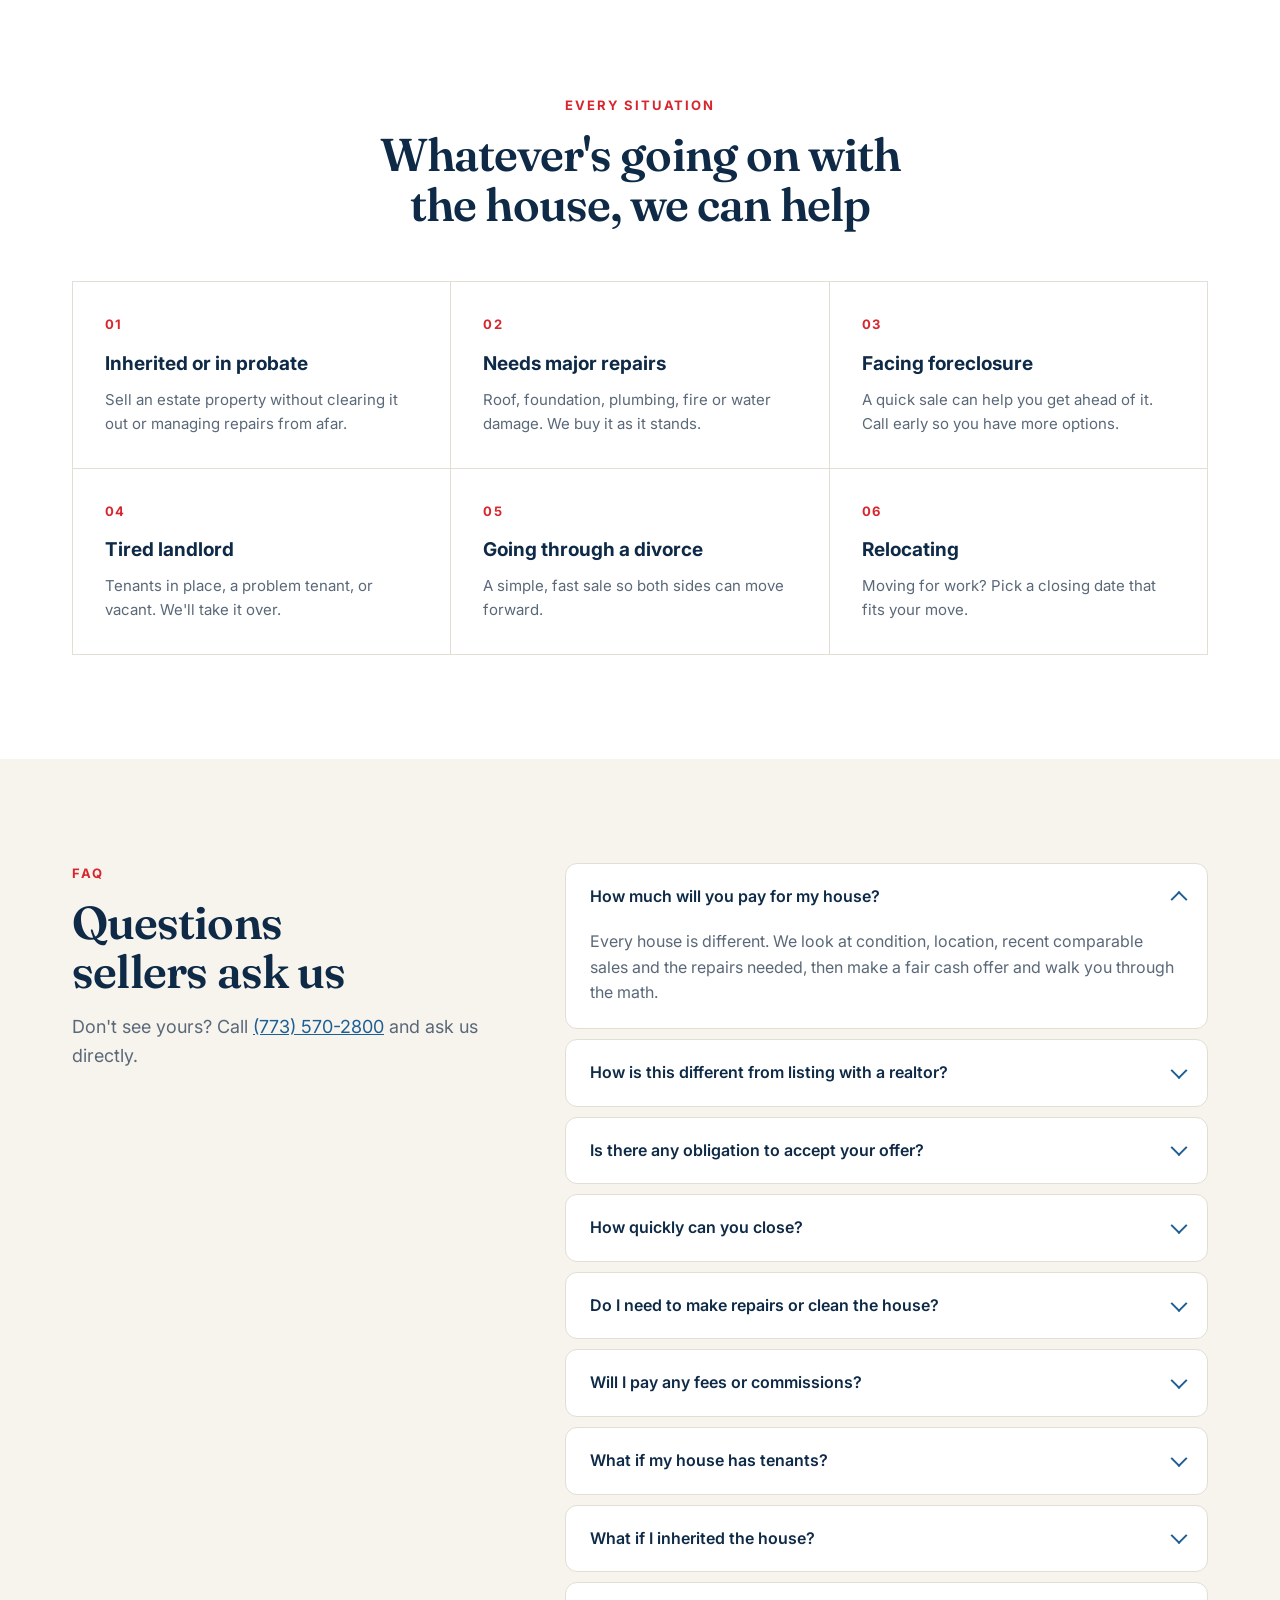
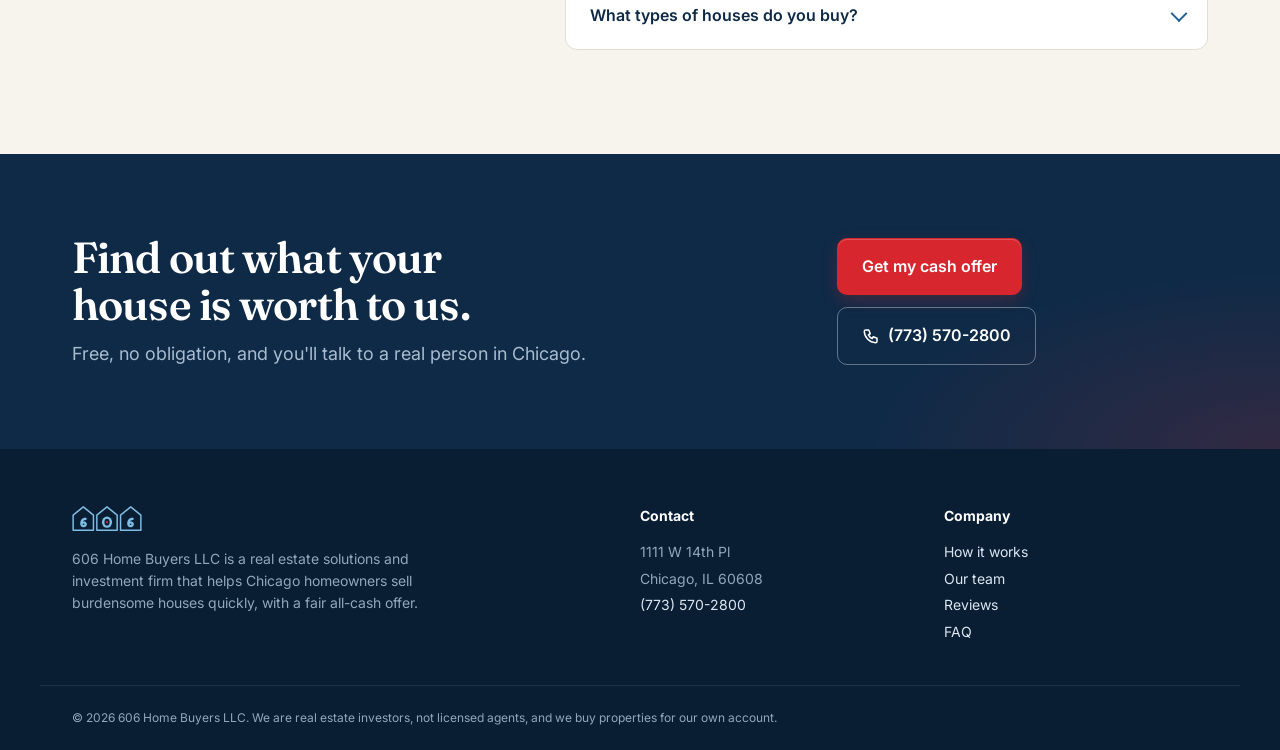
==== commit 38ffed51: "Redesign seller site: team section, reviews, as-seen-on strip Co-Authored-By: Claude Opus 5.5 <norep" ====
--- a/seller-site/index.html
+++ b/seller-site/index.html
@@ -12,9 +12,9 @@
 <link rel="icon" href="favicon.png">
 <link rel="preconnect" href="https://fonts.googleapis.com">
 <link rel="preconnect" href="https://fonts.gstatic.com" crossorigin>
-<link rel="stylesheet" href="https://fonts.googleapis.com/css2?family=Archivo:wght@400;500;600;700;800&family=Fredoka:wght@700&display=swap">
-<link rel="stylesheet" href="styles.css">
-<script src="app.js" defer></script>
+<link rel="stylesheet" href="https://fonts.googleapis.com/css2?family=Fraunces:opsz,wght@9..144,500;9..144,600&family=Inter:wght@400;500;600;700&family=Fredoka:wght@700&display=swap">
+<link rel="stylesheet" href="styles.css?v=2">
+<script src="app.js?v=2" defer></script>
 <script type="application/ld+json">
 {"@context":"https://schema.org","@type":"RealEstateAgent","name":"606 Home Buyers LLC","telephone":"+1-773-570-2800","address":{"@type":"PostalAddress","streetAddress":"1111 W 14th Pl","addressLocality":"Chicago","addressRegion":"IL","postalCode":"60608"},"areaServed":"Chicago, IL"}
 </script>
@@ -24,11 +24,16 @@
 <svg width="0" height="0" class="sprite" aria-hidden="true">
   <defs>
     <symbol id="i-star" viewBox="-10 -10 20 20"><polygon points="0,-10 2.5,-4.33 8.66,-5 5,0 8.66,5 2.5,4.33 0,10 -2.5,4.33 -8.66,5 -5,0 -8.66,-5 -2.5,-4.33" fill="currentColor"/></symbol>
+    <symbol id="i-rstar" viewBox="0 0 24 24"><path d="M12 2.8l2.8 5.9 6.4.8-4.7 4.4 1.2 6.4L12 17.2l-5.7 3.1 1.2-6.4-4.7-4.4 6.4-.8z" fill="currentColor"/></symbol>
     <symbol id="i-phone" viewBox="0 0 24 24"><path d="M5 4h4l2 5-2.5 1.5a11 11 0 0 0 5 5L15 13l5 2v4a2 2 0 0 1-2 2A16 16 0 0 1 3 6a2 2 0 0 1 2-2z" stroke="currentColor" stroke-width="2" stroke-linejoin="round" fill="none"/></symbol>
     <symbol id="i-check" viewBox="0 0 24 24"><path d="m5 12.5 4.5 4.5L19 7.5" stroke="currentColor" stroke-width="2.4" stroke-linecap="round" stroke-linejoin="round" fill="none"/></symbol>
     <symbol id="i-x" viewBox="0 0 24 24"><path d="M7 7l10 10M17 7 7 17" stroke="currentColor" stroke-width="2.2" stroke-linecap="round" fill="none"/></symbol>
     <symbol id="i-lock" viewBox="0 0 24 24"><rect x="5" y="11" width="14" height="10" rx="2" stroke="currentColor" stroke-width="2" fill="none"/><path d="M8 11V8a4 4 0 0 1 8 0v3" stroke="currentColor" stroke-width="2" fill="none"/></symbol>
     <symbol id="i-arrow" viewBox="0 0 24 24"><path d="M5 12h14M13 6l6 6-6 6" stroke="currentColor" stroke-width="2.2" stroke-linecap="round" stroke-linejoin="round" fill="none"/></symbol>
+    <symbol id="i-verified" viewBox="0 0 24 24"><path d="M12 2l2.4 1.8 3-.2.9 2.9 2.5 1.7-1 2.8 1 2.8-2.5 1.7-.9 2.9-3-.2L12 22l-2.4-1.8-3 .2-.9-2.9-2.5-1.7 1-2.8-1-2.8 2.5-1.7.9-2.9 3 .2z" fill="currentColor"/><path d="m8.5 12 2.4 2.4 4.6-4.8" stroke="#fff" stroke-width="2" stroke-linecap="round" stroke-linejoin="round" fill="none"/></symbol>
+    <symbol id="i-doc" viewBox="0 0 24 24"><path d="M6 3h8l4 4v14H6z" stroke="currentColor" stroke-width="1.8" stroke-linejoin="round" fill="none"/><path d="M14 3v4h4M9 12h6M9 16h6" stroke="currentColor" stroke-width="1.8" stroke-linecap="round" fill="none"/></symbol>
+    <symbol id="i-tag" viewBox="0 0 24 24"><path d="M3 12V4h8l10 10-8 8z" stroke="currentColor" stroke-width="1.8" stroke-linejoin="round" fill="none"/><circle cx="7.5" cy="8.5" r="1.5" fill="currentColor"/></symbol>
+    <symbol id="i-key" viewBox="0 0 24 24"><circle cx="8" cy="15" r="4" stroke="currentColor" stroke-width="1.8" fill="none"/><path d="m11 12 9-9M17 6l3 3M14 9l2 2" stroke="currentColor" stroke-width="1.8" stroke-linecap="round" fill="none"/></symbol>
     <symbol id="logo-mark" viewBox="0 0 124 46">
       <path class="lg-line" d="M2 17 20 2.5 38 17V44H2Z"/>
       <path class="lg-line" d="M44 17 62 2.5 80 17V44H44Z"/>
@@ -42,6 +47,13 @@
   </defs>
 </svg>
 
+<div class="topline">
+  <div class="wrap topline-in">
+    <span>Serving Chicago &amp; the suburbs &middot; 1111 W 14th Pl, Chicago</span>
+    <a href="tel:+17735702800">Call or text (773) 570-2800</a>
+  </div>
+</div>
+
 <header class="top">
   <div class="wrap top-in">
     <a class="brand" href="#" aria-label="606 Home Buyers home">
@@ -50,40 +62,51 @@
     </a>
     <nav class="nav" aria-label="Main">
       <a href="#how">How it works</a>
-      <a href="#compare">Compare</a>
+      <a href="#team">Our team</a>
       <a href="#reviews">Reviews</a>
       <a href="#faq">FAQ</a>
     </nav>
-    <a class="top-phone" href="tel:+17735702800"><svg aria-hidden="true"><use href="#i-phone"/></svg><span>(773) 570-2800</span></a>
-    <a class="btn btn-primary top-cta" href="#offer">Get my offer</a>
+    <a class="top-phone" href="tel:+17735702800" aria-label="Call (773) 570-2800"><svg aria-hidden="true"><use href="#i-phone"/></svg><span>(773) 570-2800</span></a>
+    <a class="btn btn-primary top-cta" href="#offer">Get my cash offer</a>
   </div>
 </header>
 
 <main>
-  <!-- Hero + offer form -->
+  <!-- Hero -->
   <section class="hero">
-    <svg class="hero-skyline" viewBox="0 0 620 220" aria-hidden="true">
-      <path d="M10 220V120L80 62l70 58v100"/><path d="M170 220V100l75-62 75 62v120"/><path d="M340 220V120l70-58 70 58v100"/><path d="M500 220V90l60-50 60 50v130"/>
-    </svg>
     <div class="wrap hero-in">
       <div class="hero-copy">
-        <p class="eyebrow"><svg aria-hidden="true"><use href="#i-star"/></svg> Local Chicago buyer &middot; 1111 W 14th Pl</p>
-        <h1>Sell your Chicago house as-is, for cash, on your timeline.</h1>
-        <p class="lede">Tell us about the property and get a fair, no-obligation cash offer. No repairs, no showings, no commissions, and we cover the closing costs.</p>
+        <a class="rating-chip" href="#reviews">
+          <span class="stars"><svg><use href="#i-rstar"/></svg><svg><use href="#i-rstar"/></svg><svg><use href="#i-rstar"/></svg><svg><use href="#i-rstar"/></svg><svg><use href="#i-rstar"/></svg></span>
+          <b>4.9 / 5</b><span>from Chicago homeowners</span>
+        </a>
+        <h1>Sell your Chicago house <em>as-is</em>, for cash, on your timeline.</h1>
+        <p class="lede">Get a fair, no-obligation cash offer from a local buyer. No repairs, no showings, no commissions, and we pay the closing costs.</p>
         <ul class="hero-points">
-          <li><svg aria-hidden="true"><use href="#i-check"/></svg>Close in as little as 7 days, or pick a later date</li>
-          <li><svg aria-hidden="true"><use href="#i-check"/></svg>Any condition: repairs, tenants, inherited, probate</li>
-          <li><svg aria-hidden="true"><use href="#i-check"/></svg>$0 fees, $0 commissions, $0 closing costs</li>
+          <li><svg aria-hidden="true"><use href="#i-check"/></svg>Close in as little as 7 days</li>
+          <li><svg aria-hidden="true"><use href="#i-check"/></svg>Any condition, any situation</li>
+          <li><svg aria-hidden="true"><use href="#i-check"/></svg>$0 fees or commissions</li>
+          <li><svg aria-hidden="true"><use href="#i-check"/></svg>You pick the closing date</li>
         </ul>
+        <div class="hero-team">
+          <div class="avatars">
+            <img src="img/av-1.jpg" alt="">
+            <img src="img/av-2.jpg" alt="">
+          </div>
+          <p>You'll deal directly with the owners, <br>not a call center.</p>
+        </div>
       </div>
 
       <div class="offer-card" id="offer">
         <form id="offer-form" novalidate>
-          <div class="steps-indicator" aria-hidden="true"><span class="on"></span><span></span></div>
+          <div class="offer-head">
+            <h2>Get your cash offer</h2>
+            <p class="form-sub" data-sub>Takes about 2 minutes. No obligation.</p>
+            <div class="steps-indicator" aria-hidden="true"><span class="on"></span><span></span></div>
+          </div>
 
           <fieldset class="step" data-step="1">
-            <legend>Get your cash offer</legend>
-            <p class="form-sub">Step 1 of 2: where's the property?</p>
+            <legend class="sr-only">Property address</legend>
             <label class="field">
               <span>Property address</span>
               <input name="street" autocomplete="street-address" placeholder="1234 W Example St" required>
@@ -102,20 +125,21 @@
           </fieldset>
 
           <fieldset class="step" data-step="2" hidden>
-            <legend>Almost done</legend>
-            <p class="form-sub">Step 2 of 2: how should we reach you?</p>
+            <legend class="sr-only">Contact details</legend>
             <label class="field">
-              <span>Name</span>
+              <span>Full name</span>
               <input name="name" autocomplete="name" required>
             </label>
-            <label class="field">
-              <span>Phone</span>
-              <input name="phone" type="tel" autocomplete="tel" placeholder="(773) 555-0100" required>
-            </label>
-            <label class="field">
-              <span>Email <em>(optional)</em></span>
-              <input name="email" type="email" autocomplete="email">
-            </label>
+            <div class="row wrap-sm">
+              <label class="field grow">
+                <span>Phone</span>
+                <input name="phone" type="tel" autocomplete="tel" placeholder="(773) 555-0100" required>
+              </label>
+              <label class="field grow">
+                <span>Email <em>(optional)</em></span>
+                <input name="email" type="email" autocomplete="email">
+              </label>
+            </div>
             <label class="field">
               <span>When would you like to sell?</span>
               <select name="timeline">
@@ -134,84 +158,113 @@
           <div class="step done" data-step="3" hidden>
             <div class="done-icon"><svg aria-hidden="true"><use href="#i-check"/></svg></div>
             <h2>Thanks, we've got it.</h2>
-            <p>Someone from our team will call you within one business day to talk through the property. Want to talk sooner?</p>
+            <p>One of the owners will call you within one business day to talk through the property. Want to talk sooner?</p>
             <a class="btn btn-primary btn-lg block" href="tel:+17735702800"><svg aria-hidden="true"><use href="#i-phone"/></svg> Call (773) 570-2800</a>
             <p class="demo-note">Demo form: submissions aren't sent anywhere yet.</p>
           </div>
 
-          <p class="form-foot"><svg aria-hidden="true"><use href="#i-lock"/></svg> Private and no obligation. We never sell your information.</p>
+          <p class="form-foot"><svg aria-hidden="true"><use href="#i-lock"/></svg> Your information stays private. We never sell it.</p>
         </form>
       </div>
     </div>
-  </section>
-
-  <!-- Trust strip -->
-  <section class="strip">
-    <div class="wrap strip-in">
+
+    <div class="wrap seen">
+      <p>As seen on</p>
+      <img src="img/as-seen-on.png" alt="Newsmax, Fox News, NBC, ABC and CNN" width="1024" height="141">
+    </div>
+  </section>
+
+  <!-- Stats -->
+  <section class="stats">
+    <div class="wrap stats-in">
       <div><b>7 days</b><span>Fastest closing</span></div>
       <div><b>$0</b><span>Fees or commissions</span></div>
       <div><b>100%</b><span>Closing costs paid by us</span></div>
-      <div><b>As-is</b><span>No repairs or cleaning</span></div>
+      <div><b>4.9&#9733;</b><span>Average seller rating</span></div>
     </div>
   </section>
 
   <!-- How it works -->
   <section class="section" id="how">
     <div class="wrap">
-      <header class="sec-head">
+      <header class="sec-head center">
         <p class="kicker">How it works</p>
-        <h2>Three steps. No surprises.</h2>
+        <h2>Three simple steps to a sold house</h2>
+        <p>No listings, no open houses, no waiting on a buyer's bank.</p>
       </header>
       <ol class="steps">
         <li>
-          <span class="step-num">1</span>
+          <div class="step-top"><span class="step-icon"><svg aria-hidden="true"><use href="#i-doc"/></svg></span><span class="step-n">01</span></div>
           <h3>Tell us about the house</h3>
           <p>Fill out the short form or call us. It takes about two minutes and there's no commitment.</p>
         </li>
         <li>
-          <span class="step-num">2</span>
+          <div class="step-top"><span class="step-icon"><svg aria-hidden="true"><use href="#i-tag"/></svg></span><span class="step-n">02</span></div>
           <h3>Get a fair cash offer</h3>
-          <p>We look at condition, location and recent nearby sales, walk through with you, and give you a written offer. We'll show you how we got the number.</p>
+          <p>We look at condition, location and recent nearby sales, then give you a written offer and show you how we got the number.</p>
         </li>
         <li>
-          <span class="step-num">3</span>
-          <h3>Close when you're ready</h3>
-          <p>Pick your date. We handle the paperwork with a local title company and you walk away with cash. Leave behind anything you don't want.</p>
+          <div class="step-top"><span class="step-icon"><svg aria-hidden="true"><use href="#i-key"/></svg></span><span class="step-n">03</span></div>
+          <h3>Close on your date</h3>
+          <p>A local title company handles the paperwork and you walk away with cash. Leave behind anything you don't want.</p>
         </li>
       </ol>
     </div>
   </section>
 
+  <!-- Team -->
+  <section class="section team" id="team">
+    <div class="wrap team-in">
+      <div class="team-copy">
+        <p class="kicker">Our team</p>
+        <h2>Local owners who answer their own phone</h2>
+        <p>606 Home Buyers is a Chicago company. We buy houses with our own money, renovate them with local crews, and put them back into the neighborhood.</p>
+        <p>When you call, you talk to the people who make the offer. No middlemen, no call center, and no handing your file off to someone you've never met.</p>
+        <a class="btn btn-dark" href="#offer">Talk to us about your house <svg aria-hidden="true"><use href="#i-arrow"/></svg></a>
+      </div>
+      <div class="team-grid">
+        <figure class="person">
+          <img src="img/owner-1.jpg" alt="Co-owner of 606 Home Buyers seated on the stairs of a house under renovation" style="object-position:50% 38%" loading="lazy">
+          <figcaption><b>Co-owner</b><span>Acquisitions &amp; renovations</span></figcaption>
+        </figure>
+        <figure class="person offset">
+          <img src="img/owner-2.jpg" alt="Co-owner of 606 Home Buyers" style="object-position:50% 30%" loading="lazy">
+          <figcaption><b>Co-owner</b><span>Acquisitions &amp; renovations</span></figcaption>
+        </figure>
+      </div>
+    </div>
+  </section>
+
   <!-- Compare -->
-  <section class="section alt" id="compare">
+  <section class="section" id="compare">
     <div class="wrap">
-      <header class="sec-head">
-        <p class="kicker">Compare</p>
+      <header class="sec-head center">
+        <p class="kicker">Compare your options</p>
         <h2>Listing with an agent vs. selling to us</h2>
-        <p>Listing can get a higher sale price if the house is in good shape and you have time. If it needs work or you need certainty, here's how they stack up.</p>
+        <p>Listing can get a higher price if the house is move-in ready and you have time. If it needs work or you need certainty, here's how they compare.</p>
       </header>
       <div class="compare">
         <div class="cmp-col">
-          <h3>Listing with an agent</h3>
+          <h3>Traditional listing</h3>
           <ul>
-            <li><svg aria-hidden="true"><use href="#i-x"/></svg>About 5&ndash;6% in commissions</li>
+            <li><svg aria-hidden="true"><use href="#i-x"/></svg>About 6% in agent commissions</li>
             <li><svg aria-hidden="true"><use href="#i-x"/></svg>Repairs, cleaning and staging first</li>
-            <li><svg aria-hidden="true"><use href="#i-x"/></svg>Showings and open houses</li>
+            <li><svg aria-hidden="true"><use href="#i-x"/></svg>Showings, open houses and bidding</li>
             <li><svg aria-hidden="true"><use href="#i-x"/></svg>Buyer financing can fall through</li>
-            <li><svg aria-hidden="true"><use href="#i-x"/></svg>Often 2&ndash;6 months to close</li>
-            <li><svg aria-hidden="true"><use href="#i-x"/></svg>Seller usually pays some closing costs</li>
+            <li><svg aria-hidden="true"><use href="#i-x"/></svg>Often 3&ndash;6 months or more to close</li>
+            <li><svg aria-hidden="true"><use href="#i-x"/></svg>Seller pays a share of closing costs</li>
           </ul>
         </div>
         <div class="cmp-col us">
-          <span class="badge">606 Home Buyers</span>
-          <h3>Selling directly to us</h3>
+          <span class="badge">Best for speed &amp; certainty</span>
+          <h3>606 Home Buyers</h3>
           <ul>
             <li><svg aria-hidden="true"><use href="#i-check"/></svg>No commissions or fees</li>
             <li><svg aria-hidden="true"><use href="#i-check"/></svg>Sell as-is, leave what you don't want</li>
             <li><svg aria-hidden="true"><use href="#i-check"/></svg>One walkthrough, no showings</li>
             <li><svg aria-hidden="true"><use href="#i-check"/></svg>Cash purchase, no lender delays</li>
             <li><svg aria-hidden="true"><use href="#i-check"/></svg>Close in as little as 7 days</li>
-            <li><svg aria-hidden="true"><use href="#i-check"/></svg>We pay the closing costs</li>
+            <li><svg aria-hidden="true"><use href="#i-check"/></svg>We pay 100% of closing costs</li>
           </ul>
           <a class="btn btn-primary block" href="#offer">Get my cash offer</a>
         </div>
@@ -219,68 +272,100 @@
     </div>
   </section>
 
+  <!-- Reviews -->
+  <section class="section reviews-sec" id="reviews">
+    <div class="wrap">
+      <div class="reviews-head">
+        <div>
+          <p class="kicker light">Reviews</p>
+          <h2>What our clients are saying</h2>
+          <p>Real stories from Chicago homeowners who sold fast and hassle-free.</p>
+        </div>
+        <div class="score">
+          <b>4.9</b>
+          <div>
+            <span class="stars"><svg><use href="#i-rstar"/></svg><svg><use href="#i-rstar"/></svg><svg><use href="#i-rstar"/></svg><svg><use href="#i-rstar"/></svg><svg><use href="#i-rstar"/></svg></span>
+            <span>Verified seller rating</span>
+          </div>
+        </div>
+      </div>
+
+      <figure class="featured-review">
+        <blockquote>&ldquo;I was dealing with a house that needed more repairs than I could afford. Rather than putting a huge amount of money into renovations, I decided to explore a simpler option. The company purchased my home in its current condition, and the entire process moved along much faster than I expected.&rdquo;</blockquote>
+        <figcaption><span class="av">R</span><b>Robert T.</b><span>Chicago, IL</span></figcaption>
+      </figure>
+
+      <div class="reviews">
+        <figure class="review">
+          <div class="review-top"><span class="stars"><svg><use href="#i-rstar"/></svg><svg><use href="#i-rstar"/></svg><svg><use href="#i-rstar"/></svg><svg><use href="#i-rstar"/></svg><svg><use href="#i-rstar"/></svg></span><span class="verified"><svg aria-hidden="true"><use href="#i-verified"/></svg>Verified</span></div>
+          <blockquote>The entire team was incredibly helpful and understanding throughout the process. They genuinely cared about my situation, listened to my concerns, and made sure everything was handled in my best interest. I truly appreciated their professionalism and support.</blockquote>
+          <figcaption><span class="av">J</span><b>Jessica Morgan</b><span>Chicago, IL</span></figcaption>
+        </figure>
+        <figure class="review">
+          <div class="review-top"><span class="stars"><svg><use href="#i-rstar"/></svg><svg><use href="#i-rstar"/></svg><svg><use href="#i-rstar"/></svg><svg><use href="#i-rstar"/></svg><svg><use href="#i-rstar"/></svg></span><span class="verified"><svg aria-hidden="true"><use href="#i-verified"/></svg>Verified</span></div>
+          <blockquote>Selling my home felt overwhelming at first, but the process became much easier than expected. The team was responsive, professional, and patient throughout the entire experience. They answered my questions and made everything feel simple and manageable.</blockquote>
+          <figcaption><span class="av">R</span><b>Rachel Thompson</b><span>Chicago, IL</span></figcaption>
+        </figure>
+        <figure class="review">
+          <div class="review-top"><span class="stars"><svg><use href="#i-rstar"/></svg><svg><use href="#i-rstar"/></svg><svg><use href="#i-rstar"/></svg><svg><use href="#i-rstar"/></svg><svg><use href="#i-rstar"/></svg></span><span class="verified"><svg aria-hidden="true"><use href="#i-verified"/></svg>Verified</span></div>
+          <blockquote>I had a great experience from start to finish. The team was helpful, organized, and easy to communicate with. They took the time to answer all my questions and made the entire process feel comfortable and straightforward.</blockquote>
+          <figcaption><span class="av">M</span><b>Michael Bennett</b><span>Chicago, IL</span></figcaption>
+        </figure>
+        <figure class="review">
+          <div class="review-top"><span class="stars"><svg><use href="#i-rstar"/></svg><svg><use href="#i-rstar"/></svg><svg><use href="#i-rstar"/></svg><svg><use href="#i-rstar"/></svg><svg><use href="#i-rstar"/></svg></span><span class="verified"><svg aria-hidden="true"><use href="#i-verified"/></svg>Verified</span></div>
+          <blockquote>Selling my home seemed almost impossible at first, but the team made it possible. They understood my situation, were patient throughout the process, and helped make a stressful experience much easier than I expected.</blockquote>
+          <figcaption><span class="av">S</span><b>Sarah Anderson</b><span>Chicago, IL</span></figcaption>
+        </figure>
+        <figure class="review">
+          <div class="review-top"><span class="stars"><svg><use href="#i-rstar"/></svg><svg><use href="#i-rstar"/></svg><svg><use href="#i-rstar"/></svg><svg><use href="#i-rstar"/></svg><svg><use href="#i-rstar"/></svg></span><span class="verified"><svg aria-hidden="true"><use href="#i-verified"/></svg>Verified</span></div>
+          <blockquote>After many years in the real estate industry, I've worked with plenty of investors. It was refreshing to work with a team that followed through on their promises, communicated clearly, and genuinely delivered what they said they would.</blockquote>
+          <figcaption><span class="av">R</span><b>Richardson</b><span>Chicago, IL</span></figcaption>
+        </figure>
+        <figure class="review">
+          <div class="review-top"><span class="stars"><svg><use href="#i-rstar"/></svg><svg><use href="#i-rstar"/></svg><svg><use href="#i-rstar"/></svg><svg><use href="#i-rstar"/></svg><svg><use href="#i-rstar"/></svg></span><span class="verified"><svg aria-hidden="true"><use href="#i-verified"/></svg>Verified</span></div>
+          <blockquote>The entire home-selling process was smooth and stress-free. After speaking with several home buyers, this team stood out for their professionalism, patience, and willingness to explain everything clearly. I felt comfortable and confident throughout the experience.</blockquote>
+          <figcaption><span class="av">D</span><b>Daniel Carter</b><span>Chicago, IL</span></figcaption>
+        </figure>
+      </div>
+    </div>
+  </section>
+
   <!-- Situations -->
   <section class="section" id="situations">
     <div class="wrap">
-      <header class="sec-head">
-        <p class="kicker">We can help</p>
-        <h2>Whatever's going on with the house</h2>
+      <header class="sec-head center">
+        <p class="kicker">Every situation</p>
+        <h2>Whatever's going on with the house, we can help</h2>
       </header>
       <div class="situations">
-        <article><h3>Inherited or probate</h3><p>Sell an estate property without clearing it out or managing repairs from afar.</p></article>
-        <article><h3>Needs major repairs</h3><p>Roof, foundation, plumbing, fire or water damage. We buy it as it stands.</p></article>
-        <article><h3>Behind on payments</h3><p>A quick sale can help you get ahead of foreclosure. Call early so you have more options.</p></article>
-        <article><h3>Tired landlord</h3><p>Tenants in place, a problem tenant, or vacant. We'll take it over.</p></article>
-        <article><h3>Divorce</h3><p>A simple, fast sale so both sides can move forward.</p></article>
-        <article><h3>Relocating</h3><p>Moving for work and can't wait on a listing? Pick a closing date that fits your move.</p></article>
-      </div>
-    </div>
-  </section>
-
-  <!-- Reviews -->
-  <section class="section alt" id="reviews">
-    <div class="wrap">
-      <header class="sec-head">
-        <p class="kicker">Reviews</p>
-        <h2>What sellers say</h2>
-      </header>
-      <!-- Swap these for verified Google reviews before going live. -->
-      <div class="reviews">
-        <figure>
-          <div class="stars" aria-label="5 out of 5 stars"><svg><use href="#i-star"/></svg><svg><use href="#i-star"/></svg><svg><use href="#i-star"/></svg><svg><use href="#i-star"/></svg><svg><use href="#i-star"/></svg></div>
-          <blockquote>The house needed more repairs than I could afford. They bought it in its current condition and the whole thing moved faster than I expected.</blockquote>
-          <figcaption><b>Robert T.</b><span>Chicago, IL</span></figcaption>
-        </figure>
-        <figure>
-          <div class="stars" aria-label="5 out of 5 stars"><svg><use href="#i-star"/></svg><svg><use href="#i-star"/></svg><svg><use href="#i-star"/></svg><svg><use href="#i-star"/></svg><svg><use href="#i-star"/></svg></div>
-          <blockquote>Selling felt overwhelming at first. The team was responsive and patient, answered every question, and made it feel manageable.</blockquote>
-          <figcaption><b>Rachel T.</b><span>Chicago, IL</span></figcaption>
-        </figure>
-        <figure>
-          <div class="stars" aria-label="5 out of 5 stars"><svg><use href="#i-star"/></svg><svg><use href="#i-star"/></svg><svg><use href="#i-star"/></svg><svg><use href="#i-star"/></svg><svg><use href="#i-star"/></svg></div>
-          <blockquote>After years in real estate I've worked with plenty of investors. These folks followed through on what they promised and communicated clearly.</blockquote>
-          <figcaption><b>R. Richardson</b><span>Chicago, IL</span></figcaption>
-        </figure>
+        <article><span class="sit-n">01</span><h3>Inherited or in probate</h3><p>Sell an estate property without clearing it out or managing repairs from afar.</p></article>
+        <article><span class="sit-n">02</span><h3>Needs major repairs</h3><p>Roof, foundation, plumbing, fire or water damage. We buy it as it stands.</p></article>
+        <article><span class="sit-n">03</span><h3>Facing foreclosure</h3><p>A quick sale can help you get ahead of it. Call early so you have more options.</p></article>
+        <article><span class="sit-n">04</span><h3>Tired landlord</h3><p>Tenants in place, a problem tenant, or vacant. We'll take it over.</p></article>
+        <article><span class="sit-n">05</span><h3>Going through a divorce</h3><p>A simple, fast sale so both sides can move forward.</p></article>
+        <article><span class="sit-n">06</span><h3>Relocating</h3><p>Moving for work? Pick a closing date that fits your move.</p></article>
       </div>
     </div>
   </section>
 
   <!-- FAQ -->
-  <section class="section" id="faq">
-    <div class="wrap narrow">
+  <section class="section faq-sec" id="faq">
+    <div class="wrap faq-in">
       <header class="sec-head">
         <p class="kicker">FAQ</p>
-        <h2>Common questions</h2>
+        <h2>Questions sellers ask us</h2>
+        <p>Don't see yours? Call <a href="tel:+17735702800">(773) 570-2800</a> and ask us directly.</p>
       </header>
       <div class="faq">
-        <details><summary>How much will you pay for my house?</summary><p>Every house is different. We look at condition, location, recent comparable sales and the repairs needed, then make a fair cash offer and walk you through the math.</p></details>
-        <details><summary>Is there any obligation to accept?</summary><p>No. The offer is free and there's no pressure. If it doesn't work for you, that's fine.</p></details>
-        <details><summary>How fast can you close?</summary><p>Often in as little as 7 days. If you need more time to move, we'll set the date around your schedule.</p></details>
-        <details><summary>Do I need to make repairs or clean out the house?</summary><p>No. We buy as-is. Take what you want and leave the rest.</p></details>
-        <details><summary>Will I pay any fees or commissions?</summary><p>No. There are no commissions, and we pay the standard closing costs.</p></details>
-        <details><summary>What if the house has tenants?</summary><p>We buy properties with tenants in place. We'll talk through the lease and your options.</p></details>
-        <details><summary>What if I inherited the house?</summary><p>We work with inherited and probate properties regularly and can coordinate with your attorney or the estate.</p></details>
-        <details><summary>What areas do you buy in?</summary><p>Chicago and the surrounding suburbs in Cook and the collar counties. If you're not sure, just ask.</p></details>
+        <details open><summary>How much will you pay for my house?</summary><p>Every house is different. We look at condition, location, recent comparable sales and the repairs needed, then make a fair cash offer and walk you through the math.</p></details>
+        <details><summary>How is this different from listing with a realtor?</summary><p>There are no showings, repairs, commissions or long waits. You sell as-is and choose a closing date that works for you.</p></details>
+        <details><summary>Is there any obligation to accept your offer?</summary><p>No. Requesting an offer is free and there's no pressure to move forward.</p></details>
+        <details><summary>How quickly can you close?</summary><p>Often in as little as 7 days. If you need more time, we'll work around your schedule.</p></details>
+        <details><summary>Do I need to make repairs or clean the house?</summary><p>No. We buy as-is. You don't need to repair, clean out or prepare the house for showings.</p></details>
+        <details><summary>Will I pay any fees or commissions?</summary><p>No. There are no commissions, and we don't charge fees to make an offer.</p></details>
+        <details><summary>What if my house has tenants?</summary><p>We buy properties with tenants in place. We'll talk through the situation and your options.</p></details>
+        <details><summary>What if I inherited the house?</summary><p>We regularly work with inherited houses and estates and can coordinate with your attorney.</p></details>
+        <details><summary>What types of houses do you buy?</summary><p>Houses that need repairs, inherited homes, rentals, vacant houses, and homes where the owner simply wants a faster sale.</p></details>
       </div>
     </div>
   </section>
@@ -294,7 +379,7 @@
       </div>
       <div class="cta-actions">
         <a class="btn btn-primary btn-lg" href="#offer">Get my cash offer</a>
-        <a class="btn btn-light btn-lg" href="tel:+17735702800"><svg aria-hidden="true"><use href="#i-phone"/></svg> (773) 570-2800</a>
+        <a class="btn btn-outline btn-lg" href="tel:+17735702800"><svg aria-hidden="true"><use href="#i-phone"/></svg> (773) 570-2800</a>
       </div>
     </div>
   </section>
@@ -304,23 +389,22 @@
   <div class="wrap foot-in">
     <div class="foot-brand">
       <svg class="brand-mark" aria-hidden="true"><use href="#logo-mark"/></svg>
-      <p>606 Home Buyers LLC buys houses directly from homeowners across Chicago and the suburbs.</p>
+      <p>606 Home Buyers LLC is a real estate solutions and investment firm that helps Chicago homeowners sell burdensome houses quickly, with a fair all-cash offer.</p>
     </div>
     <div>
       <h4>Contact</h4>
       <p>1111 W 14th Pl<br>Chicago, IL 60608<br><a href="tel:+17735702800">(773) 570-2800</a></p>
     </div>
     <div>
-      <h4>Site</h4>
-      <p><a href="#how">How it works</a><br><a href="#reviews">Reviews</a><br><a href="#faq">FAQ</a></p>
+      <h4>Company</h4>
+      <p><a href="#how">How it works</a><br><a href="#team">Our team</a><br><a href="#reviews">Reviews</a><br><a href="#faq">FAQ</a></p>
     </div>
   </div>
   <div class="wrap foot-legal">&copy; <span id="yr">2026</span> 606 Home Buyers LLC. We are real estate investors, not licensed agents, and we buy properties for our own account.</div>
 </footer>
 
-<!-- Mobile sticky actions -->
 <div class="mobile-bar">
-  <a class="btn btn-light" href="tel:+17735702800"><svg aria-hidden="true"><use href="#i-phone"/></svg> Call</a>
+  <a class="btn btn-ghost" href="tel:+17735702800"><svg aria-hidden="true"><use href="#i-phone"/></svg> Call</a>
   <a class="btn btn-primary grow" href="#offer">Get my cash offer</a>
 </div>
 
--- a/seller-site/styles.css
+++ b/seller-site/styles.css
@@ -1,201 +1,278 @@
-/* 606 Home Buyers seller site. Same palette as the deals app: navy + logo blue, Chicago red only on stars. */
+/* 606 Home Buyers seller site. Navy + logo blue, Chicago red for calls to action. Fraunces for headlines, Inter for text. */
 :root {
-  --bg: #F4F6F8;
-  --surface: #FFFFFF;
+  --bg: #FFFFFF;
+  --cream: #F7F4EE;
+  --sand: #EFE9DF;
   --ink: #0F2135;
-  --muted: #56667A;
-  --line: #DADFE6;
+  --muted: #5A6878;
+  --line: #E3DED4;
+  --line-cool: #DADFE6;
   --navy: #0E2A47;
   --navy-2: #163A5E;
+  --navy-deep: #091D33;
   --brand: #7FBDE4;
   --brand-strong: #1D5E94;
   --brand-tint: #E8F2FA;
-  --cta: #E4002B;
-  --cta-hover: #C2102D;
-  --star: #E4002B;
+  --cta: #D7262E;
+  --cta-hover: #B81E25;
+  --gold: #E8A317;
   --ok: #18804F;
-  --shadow: 0 1px 2px rgba(15,33,53,.06), 0 12px 32px rgba(15,33,53,.10);
-  --font: "Archivo", system-ui, -apple-system, "Segoe UI", sans-serif;
-  --r: 10px;
-  --logo-line: var(--brand);
-  --logo-hole: var(--surface);
+  --shadow-sm: 0 1px 2px rgba(15,33,53,.06), 0 4px 12px rgba(15,33,53,.05);
+  --shadow: 0 2px 4px rgba(15,33,53,.04), 0 18px 48px rgba(15,33,53,.12);
+  --sans: "Inter", system-ui, -apple-system, "Segoe UI", sans-serif;
+  --serif: "Fraunces", Georgia, serif;
+  --r: 14px;
+  --logo-line: var(--brand-strong);
+  --logo-hole: var(--bg);
 }
 
 * { box-sizing: border-box; }
-html { -webkit-text-size-adjust: 100%; scroll-padding-top: 84px; }
+html { -webkit-text-size-adjust: 100%; scroll-padding-top: 90px; }
 @media (prefers-reduced-motion: no-preference) { html { scroll-behavior: smooth; } }
-body { margin: 0; background: var(--surface); color: var(--ink); font-family: var(--font); font-size: 16px; line-height: 1.55; }
+body { margin: 0; background: var(--bg); color: var(--ink); font-family: var(--sans); font-size: 16px; line-height: 1.6; -webkit-font-smoothing: antialiased; }
 [hidden] { display: none !important; }
-h1, h2, h3, h4 { margin: 0; letter-spacing: -.015em; text-wrap: balance; }
+h1, h2, h3, h4 { margin: 0; text-wrap: balance; }
+h1, h2 { font-family: var(--serif); font-weight: 600; letter-spacing: -.02em; line-height: 1.08; }
 p { margin: 0; }
 a { color: var(--brand-strong); }
-:focus-visible { outline: 2px solid var(--brand-strong); outline-offset: 2px; }
+img { display: block; max-width: 100%; }
+:focus-visible { outline: 2px solid var(--brand-strong); outline-offset: 3px; }
 svg { flex-shrink: 0; }
 .sprite { position: absolute; width: 0; height: 0; overflow: hidden; }
-.wrap { max-width: 1180px; margin: 0 auto; padding-inline: 24px; }
-.wrap.narrow { max-width: 820px; }
-@media (max-width: 520px) { .wrap { padding-inline: 16px; } }
+.sr-only { position: absolute; width: 1px; height: 1px; overflow: hidden; clip: rect(0 0 0 0); white-space: nowrap; }
+.wrap { max-width: 1200px; margin: 0 auto; padding-inline: 32px; }
+@media (max-width: 600px) { .wrap { padding-inline: 16px; } }
 
 /* Logo */
 .lg-line { fill: none; stroke: var(--logo-line); stroke-width: 2.6; stroke-linejoin: round; }
 .lg-fill { fill: var(--logo-line); }
 .lg-hole { fill: var(--logo-hole); }
-.lg-star { color: var(--star); }
-.lg-digit { font-family: "Fredoka", var(--font); font-weight: 700; font-size: 24px; }
+.lg-star { color: var(--cta); }
+.lg-digit { font-family: "Fredoka", var(--sans); font-weight: 700; font-size: 24px; }
 
 /* Buttons */
-.btn { display: inline-flex; align-items: center; justify-content: center; gap: 8px; padding: 10px 18px; border-radius: 8px; border: 1px solid transparent; font: inherit; font-weight: 700; font-size: 15px; text-decoration: none; cursor: pointer; transition: background .15s, transform .15s; white-space: nowrap; }
+.btn { display: inline-flex; align-items: center; justify-content: center; gap: 8px; padding: 11px 20px; border-radius: 10px; border: 1px solid transparent; font: inherit; font-weight: 600; font-size: 15px; text-decoration: none; cursor: pointer; transition: background .15s, box-shadow .15s, transform .15s; white-space: nowrap; }
 .btn svg { width: 18px; height: 18px; }
-.btn-primary { background: var(--cta); color: #fff; }
+.btn-primary { background: var(--cta); color: #fff; box-shadow: 0 1px 0 rgba(255,255,255,.2) inset, 0 6px 16px rgba(215,38,46,.25); }
 .btn-primary:hover { background: var(--cta-hover); }
 .btn-primary:active { transform: translateY(1px); }
-.btn-light { background: #fff; color: var(--navy); border-color: var(--line); }
-.btn-light:hover { background: var(--brand-tint); }
-.btn-ghost { background: transparent; color: var(--muted); border-color: var(--line); }
-.btn-lg { padding: 14px 22px; font-size: 16px; }
+.btn-dark { background: var(--navy); color: #fff; }
+.btn-dark:hover { background: var(--navy-2); }
+.btn-ghost { background: #fff; color: var(--ink); border-color: var(--line-cool); }
+.btn-ghost:hover { background: var(--cream); }
+.btn-outline { background: transparent; color: #fff; border-color: rgba(255,255,255,.35); }
+.btn-outline:hover { background: rgba(255,255,255,.08); }
+.btn-lg { padding: 15px 24px; font-size: 16px; }
 .block { width: 100%; }
 .grow { flex: 1; }
 
-/* Top bar */
-.top { position: sticky; top: 0; z-index: 30; background: rgba(255,255,255,.95); backdrop-filter: blur(10px); border-bottom: 1px solid var(--line); }
-.top-in { display: flex; align-items: center; gap: 24px; height: 70px; }
+.stars { display: inline-flex; gap: 2px; color: var(--gold); }
+.stars svg { width: 16px; height: 16px; }
+
+/* Top line + header */
+.topline { background: var(--navy-deep); color: #B9C8D8; font-size: 13px; }
+.topline-in { display: flex; justify-content: space-between; gap: 16px; padding-block: 8px; }
+.topline a { color: #fff; font-weight: 600; text-decoration: none; }
+@media (max-width: 700px) { .topline { display: none; } }
+.top { position: sticky; top: 0; z-index: 30; background: rgba(255,255,255,.92); backdrop-filter: saturate(1.4) blur(12px); border-bottom: 1px solid var(--line); }
+.top-in { display: flex; align-items: center; gap: 28px; height: 76px; }
 .brand { display: flex; align-items: center; gap: 12px; text-decoration: none; color: inherit; }
-.brand-mark { width: 66px; height: 25px; display: block; }
+.brand-mark { width: 70px; height: 27px; display: block; }
 .brand-text { display: flex; flex-direction: column; line-height: 1.15; }
-.brand-text b { font-weight: 800; font-size: 15px; letter-spacing: .04em; text-transform: uppercase; }
-.brand-text span { font-size: 11px; text-transform: uppercase; letter-spacing: .12em; color: var(--muted); font-weight: 600; }
-.nav { display: flex; gap: 4px; margin-left: auto; }
-.nav a { color: var(--ink); text-decoration: none; font-weight: 600; font-size: 14px; padding: 8px 12px; border-radius: 6px; }
-.nav a:hover { background: var(--brand-tint); }
-.top-phone { display: flex; align-items: center; gap: 8px; color: var(--navy); font-weight: 800; text-decoration: none; font-variant-numeric: tabular-nums; }
-.top-phone svg { width: 18px; height: 18px; color: var(--brand-strong); }
-@media (max-width: 980px) { .nav { display: none; } .top-phone { margin-left: auto; } }
-@media (max-width: 640px) { .top-cta, .top-phone span { display: none; } .top-phone { padding: 10px; border: 1px solid var(--line); border-radius: 8px; } }
+.brand-text b { font-weight: 700; font-size: 15px; letter-spacing: .06em; text-transform: uppercase; color: var(--navy); }
+.brand-text span { font-size: 11px; text-transform: uppercase; letter-spacing: .14em; color: var(--muted); font-weight: 600; }
+.nav { display: flex; gap: 2px; margin-left: auto; }
+.nav a { color: var(--ink); text-decoration: none; font-weight: 500; font-size: 15px; padding: 8px 14px; border-radius: 8px; }
+.nav a:hover { background: var(--cream); }
+.top-phone { display: flex; align-items: center; gap: 8px; color: var(--navy); font-weight: 700; text-decoration: none; font-variant-numeric: tabular-nums; }
+.top-phone svg { width: 18px; height: 18px; color: var(--cta); }
+@media (max-width: 1040px) { .nav { display: none; } .top-phone { margin-left: auto; } }
+@media (max-width: 640px) { .top-in { height: 64px; } .top-cta, .top-phone span { display: none; } .top-phone { padding: 10px; border: 1px solid var(--line-cool); border-radius: 10px; } .brand-text span { display: none; } }
 
 /* Hero */
-.hero { position: relative; overflow: hidden; background: linear-gradient(160deg, var(--navy) 0%, var(--navy-2) 100%); color: #fff; }
-.hero-skyline { position: absolute; right: -40px; bottom: 0; width: 720px; max-width: 80%; fill: none; stroke: rgba(127,189,228,.16); stroke-width: 3; }
-.hero-in { position: relative; display: grid; grid-template-columns: 1.1fr .9fr; gap: 56px; align-items: center; padding-block: 72px 80px; }
-.eyebrow { display: inline-flex; align-items: center; gap: 8px; font-size: 13px; font-weight: 700; letter-spacing: .06em; text-transform: uppercase; color: var(--brand); }
-.eyebrow svg { width: 12px; height: 12px; color: var(--star); }
-.hero h1 { font-size: clamp(34px, 4.6vw, 54px); line-height: 1.06; font-weight: 800; margin: 16px 0 18px; }
-.lede { font-size: 18px; color: #C9D8E6; max-width: 34em; }
-.hero-points { list-style: none; padding: 0; margin: 28px 0 0; display: grid; gap: 12px; }
-.hero-points li { display: flex; gap: 12px; align-items: flex-start; font-weight: 600; }
-.hero-points svg { width: 22px; height: 22px; color: var(--brand); margin-top: 1px; }
-@media (max-width: 900px) { .hero-in { grid-template-columns: 1fr; gap: 36px; padding-block: 44px 48px; } }
+.hero { position: relative; background:
+  radial-gradient(900px 500px at 85% 10%, rgba(127,189,228,.22), transparent 60%),
+  linear-gradient(180deg, var(--cream), #fff 92%); }
+.hero-in { display: grid; grid-template-columns: 1.15fr .85fr; gap: 64px; align-items: center; padding-block: 64px 48px; }
+.rating-chip { display: inline-flex; align-items: center; gap: 10px; padding: 7px 14px 7px 10px; background: #fff; border: 1px solid var(--line); border-radius: 999px; font-size: 14px; color: var(--muted); text-decoration: none; box-shadow: var(--shadow-sm); }
+.rating-chip b { color: var(--ink); }
+.hero h1 { font-size: clamp(38px, 5.2vw, 64px); margin: 22px 0 20px; color: var(--navy); }
+.hero h1 em { font-style: italic; color: var(--brand-strong); }
+.lede { font-size: 19px; color: var(--muted); max-width: 33em; }
+.hero-points { list-style: none; padding: 0; margin: 28px 0 0; display: grid; grid-template-columns: 1fr 1fr; gap: 12px 24px; max-width: 520px; }
+.hero-points li { display: flex; gap: 10px; align-items: center; font-weight: 600; font-size: 15px; }
+.hero-points svg { width: 22px; height: 22px; padding: 4px; border-radius: 50%; background: #E1F3E9; color: var(--ok); }
+.hero-team { display: flex; align-items: center; gap: 14px; margin-top: 36px; padding-top: 28px; border-top: 1px solid var(--line); max-width: 520px; }
+.avatars { display: flex; }
+.avatars img { width: 48px; height: 48px; border-radius: 50%; object-fit: cover; border: 3px solid #fff; box-shadow: var(--shadow-sm); }
+.avatars img + img { margin-left: -14px; }
+.hero-team p { font-size: 14px; color: var(--muted); line-height: 1.45; }
+@media (max-width: 960px) { .hero-in { grid-template-columns: 1fr; gap: 40px; padding-block: 40px 32px; } }
+@media (max-width: 480px) { .hero-points { grid-template-columns: 1fr; } .hero-team br { display: none; } }
 
 /* Offer form */
-.offer-card { background: var(--surface); color: var(--ink); border-radius: 14px; padding: 28px; box-shadow: 0 24px 60px rgba(0,0,0,.28); }
-.offer-card fieldset { border: 0; padding: 0; margin: 0; display: grid; gap: 14px; }
-.offer-card legend { font-size: 24px; font-weight: 800; padding: 0; letter-spacing: -.015em; }
-.form-sub { color: var(--muted); font-size: 14px; margin-top: -6px; }
-.steps-indicator { display: flex; gap: 6px; margin-bottom: 18px; }
-.steps-indicator span { height: 4px; flex: 1; border-radius: 2px; background: var(--line); transition: background .2s; }
+.offer-card { background: #fff; border-radius: 18px; padding: 32px; box-shadow: var(--shadow); border: 1px solid var(--line); position: relative; overflow: hidden; }
+.offer-card::before { content: ""; position: absolute; inset: 0 0 auto; height: 5px; border-radius: 18px 18px 0 0; background: linear-gradient(90deg, var(--navy), var(--brand-strong)); }
+.offer-head h2 { font-size: 28px; color: var(--navy); }
+.form-sub { color: var(--muted); font-size: 14px; margin-top: 4px; }
+.steps-indicator { display: flex; gap: 6px; margin: 18px 0 22px; }
+.steps-indicator span { height: 4px; flex: 1; border-radius: 2px; background: var(--line); transition: background .25s; }
 .steps-indicator span.on { background: var(--cta); }
-.field { display: grid; gap: 6px; font-size: 13px; font-weight: 700; color: var(--ink); }
-.field em { font-style: normal; color: var(--muted); font-weight: 500; }
-.field input, .field select { width: 100%; padding: 12px 14px; border: 1px solid var(--line); border-radius: 8px; font: inherit; font-size: 16px; font-weight: 500; background: #fff; color: var(--ink); }
-.field input:focus, .field select:focus { outline: none; border-color: var(--brand-strong); box-shadow: 0 0 0 3px var(--brand-tint); }
-.field input.invalid { border-color: var(--cta); box-shadow: 0 0 0 3px #FBE3E7; }
+.offer-card fieldset { border: 0; padding: 0; margin: 0; display: grid; gap: 14px; min-width: 0; }
+.field { display: grid; gap: 6px; font-size: 13px; font-weight: 600; color: var(--ink); min-width: 0; }
+.field em { font-style: normal; color: var(--muted); font-weight: 400; }
+.field input, .field select { width: 100%; padding: 13px 14px; border: 1px solid var(--line-cool); border-radius: 10px; font: inherit; font-size: 16px; background: #FBFBFC; color: var(--ink); transition: border-color .15s, box-shadow .15s; }
+.field input:focus, .field select:focus { outline: none; background: #fff; border-color: var(--brand-strong); box-shadow: 0 0 0 4px var(--brand-tint); }
+.field input.invalid { border-color: var(--cta); box-shadow: 0 0 0 4px #FBE3E4; }
 .row { display: flex; gap: 12px; }
 .field.zip { width: 120px; }
-.field.grow { flex: 1; }
-.form-foot { display: flex; align-items: center; gap: 8px; font-size: 13px; color: var(--muted); margin-top: 16px; }
+.form-foot { display: flex; align-items: center; gap: 8px; font-size: 13px; color: var(--muted); margin-top: 18px; }
 .form-foot svg { width: 15px; height: 15px; }
-.done { text-align: center; display: grid; gap: 14px; justify-items: center; }
-.done-icon { width: 56px; height: 56px; border-radius: 50%; background: #E1F3E9; color: var(--ok); display: grid; place-items: center; }
+.done { text-align: center; display: grid; gap: 14px; justify-items: center; padding-top: 8px; }
+.done-icon { width: 60px; height: 60px; border-radius: 50%; background: #E1F3E9; color: var(--ok); display: grid; place-items: center; }
 .done-icon svg { width: 30px; height: 30px; }
-.done h2 { font-size: 24px; }
+.done h2 { font-family: var(--serif); font-size: 26px; }
 .done p { color: var(--muted); }
 .demo-note { font-size: 12px; }
-@media (max-width: 520px) { .offer-card { padding: 22px 18px; } }
-
-/* Trust strip */
-.strip { background: var(--bg); border-bottom: 1px solid var(--line); }
-.strip-in { display: grid; grid-template-columns: repeat(4, 1fr); text-align: center; padding-block: 26px; }
-.strip-in div { display: grid; gap: 2px; padding-inline: 8px; }
-.strip-in div + div { border-left: 1px solid var(--line); }
-.strip b { font-size: 28px; font-weight: 800; color: var(--navy); }
-.strip span { font-size: 13px; color: var(--muted); font-weight: 600; }
-@media (max-width: 700px) { .strip-in { grid-template-columns: repeat(2, 1fr); row-gap: 20px; } .strip-in div:nth-child(3) { border-left: 0; } }
+@media (max-width: 520px) { .offer-card { padding: 26px 18px; } .row.wrap-sm { flex-direction: column; } }
+
+/* As seen on */
+.seen { display: flex; align-items: center; gap: 32px; padding-block: 20px 44px; }
+.seen p { font-size: 12px; font-weight: 700; letter-spacing: .16em; text-transform: uppercase; color: var(--muted); white-space: nowrap; }
+.seen img { flex: 1; min-width: 0; max-width: 760px; height: auto; filter: grayscale(1) contrast(1.1); opacity: .55; transition: filter .3s, opacity .3s; }
+.seen img:hover { filter: none; opacity: 1; }
+@media (max-width: 700px) { .seen { flex-direction: column; gap: 10px; padding-bottom: 32px; } .seen img { width: 100%; } }
+
+/* Stats */
+.stats { background: var(--navy); color: #fff; }
+.stats-in { display: grid; grid-template-columns: repeat(4, 1fr); padding-block: 36px; }
+.stats-in div { display: grid; gap: 2px; text-align: center; padding-inline: 12px; }
+.stats-in div + div { border-left: 1px solid rgba(255,255,255,.12); }
+.stats b { font-family: var(--serif); font-size: 36px; font-weight: 600; letter-spacing: -.02em; }
+.stats span { font-size: 14px; color: #A9BCCF; }
+@media (max-width: 720px) { .stats-in { grid-template-columns: repeat(2, 1fr); row-gap: 28px; } .stats-in div:nth-child(3) { border-left: 0; } .stats b { font-size: 30px; } }
 
 /* Sections */
-.section { padding-block: 88px; }
-.section.alt { background: var(--bg); }
-.sec-head { max-width: 640px; margin-bottom: 44px; }
-.sec-head h2 { font-size: clamp(28px, 3.4vw, 40px); font-weight: 800; line-height: 1.12; }
-.sec-head p:not(.kicker) { color: var(--muted); margin-top: 12px; font-size: 17px; }
-.kicker { font-size: 13px; font-weight: 800; letter-spacing: .1em; text-transform: uppercase; color: var(--brand-strong); margin-bottom: 10px; }
-@media (max-width: 700px) { .section { padding-block: 60px; } .sec-head { margin-bottom: 32px; } }
+.section { padding-block: 104px; }
+.sec-head { max-width: 680px; margin-bottom: 52px; }
+.sec-head.center { margin-inline: auto; text-align: center; }
+.sec-head h2, .team-copy h2, .reviews-head h2 { font-size: clamp(30px, 3.6vw, 46px); color: var(--navy); }
+.sec-head p:not(.kicker) { color: var(--muted); margin-top: 16px; font-size: 18px; }
+.kicker { font-size: 13px; font-weight: 700; letter-spacing: .14em; text-transform: uppercase; color: var(--cta); margin-bottom: 14px; }
+.kicker.light { color: var(--brand); }
+@media (max-width: 700px) { .section { padding-block: 68px; } .sec-head { margin-bottom: 36px; } }
 
 /* Steps */
-.steps { list-style: none; padding: 0; margin: 0; display: grid; grid-template-columns: repeat(3, 1fr); gap: 24px; counter-reset: s; }
-.steps li { position: relative; padding: 28px; border: 1px solid var(--line); border-radius: var(--r); }
-.step-num { display: grid; place-items: center; width: 40px; height: 40px; border-radius: 50%; background: var(--navy); color: #fff; font-weight: 800; margin-bottom: 18px; }
-.steps h3 { font-size: 20px; margin-bottom: 8px; }
+.steps { list-style: none; padding: 0; margin: 0; display: grid; grid-template-columns: repeat(3, 1fr); gap: 24px; }
+.steps li { padding: 32px; border-radius: var(--r); background: var(--cream); border: 1px solid var(--line); transition: transform .2s, box-shadow .2s; }
+.steps li:hover { transform: translateY(-3px); box-shadow: var(--shadow); background: #fff; }
+.step-top { display: flex; justify-content: space-between; align-items: flex-start; margin-bottom: 28px; }
+.step-icon { width: 52px; height: 52px; border-radius: 12px; background: var(--navy); color: #fff; display: grid; place-items: center; }
+.step-icon svg { width: 26px; height: 26px; }
+.step-n { font-family: var(--serif); font-size: 40px; line-height: 1; color: var(--line); font-weight: 600; }
+.steps h3 { font-size: 20px; font-weight: 700; margin-bottom: 10px; color: var(--navy); }
 .steps p { color: var(--muted); }
-@media (max-width: 860px) { .steps { grid-template-columns: 1fr; } }
+@media (max-width: 880px) { .steps { grid-template-columns: 1fr; } }
+
+/* Team */
+.team { background: var(--cream); overflow: hidden; }
+.team-in { display: grid; grid-template-columns: .9fr 1.1fr; gap: 72px; align-items: center; }
+.team-copy h2 { margin-bottom: 20px; }
+.team-copy p:not(.kicker) { color: var(--muted); font-size: 17px; margin-bottom: 16px; }
+.team-copy .btn { margin-top: 12px; }
+.team-grid { display: grid; grid-template-columns: 1fr 1fr; gap: 24px; }
+.person { margin: 0; }
+.person img { width: 100%; aspect-ratio: 4 / 5; object-fit: cover; border-radius: var(--r); box-shadow: var(--shadow); }
+.person.offset { margin-top: 56px; }
+.person figcaption { display: flex; flex-direction: column; margin-top: 14px; }
+.person b { font-size: 17px; color: var(--navy); }
+.person span { font-size: 14px; color: var(--muted); }
+@media (max-width: 960px) { .team-in { grid-template-columns: 1fr; gap: 44px; } }
+@media (max-width: 480px) { .team-grid { gap: 14px; } .person.offset { margin-top: 32px; } }
 
 /* Compare */
-.compare { display: grid; grid-template-columns: 1fr 1fr; gap: 24px; align-items: start; }
-.cmp-col { position: relative; background: var(--surface); border: 1px solid var(--line); border-radius: var(--r); padding: 30px; }
-.cmp-col h3 { font-size: 20px; margin-bottom: 18px; }
-.cmp-col ul { list-style: none; padding: 0; margin: 0; display: grid; gap: 12px; }
-.cmp-col li { display: flex; gap: 10px; align-items: flex-start; }
-.cmp-col li svg { width: 20px; height: 20px; margin-top: 2px; color: var(--muted); }
-.cmp-col.us { border: 2px solid var(--brand-strong); box-shadow: var(--shadow); }
-.cmp-col.us li svg { color: var(--ok); }
-.cmp-col.us li { font-weight: 600; }
-.cmp-col.us .btn { margin-top: 24px; }
-.badge { position: absolute; top: -13px; left: 28px; background: var(--brand-strong); color: #fff; font-size: 12px; font-weight: 800; letter-spacing: .06em; text-transform: uppercase; padding: 4px 10px; border-radius: 999px; }
-@media (max-width: 760px) { .compare { grid-template-columns: 1fr; } .cmp-col.us { order: -1; } }
+.compare { display: grid; grid-template-columns: 1fr 1fr; gap: 28px; align-items: center; max-width: 980px; margin: 0 auto; }
+.cmp-col { position: relative; background: #fff; border: 1px solid var(--line); border-radius: var(--r); padding: 36px; }
+.cmp-col h3 { font-family: var(--serif); font-size: 26px; font-weight: 600; margin-bottom: 22px; color: var(--muted); }
+.cmp-col ul { list-style: none; padding: 0; margin: 0; display: grid; gap: 14px; }
+.cmp-col li { display: flex; gap: 12px; align-items: flex-start; color: var(--muted); }
+.cmp-col li svg { width: 22px; height: 22px; padding: 4px; border-radius: 50%; background: #F1F2F4; color: #8A96A3; margin-top: 1px; }
+.cmp-col.us { background: var(--navy); border-color: var(--navy); color: #fff; padding: 44px 36px; box-shadow: 0 30px 60px rgba(14,42,71,.28); }
+.cmp-col.us h3 { color: #fff; }
+.cmp-col.us li { color: #E3ECF5; font-weight: 500; }
+.cmp-col.us li svg { background: rgba(127,189,228,.18); color: var(--brand); }
+.cmp-col.us .btn { margin-top: 28px; }
+.badge { position: absolute; top: -14px; left: 36px; background: var(--cta); color: #fff; font-size: 12px; font-weight: 700; letter-spacing: .06em; text-transform: uppercase; padding: 5px 12px; border-radius: 999px; }
+@media (max-width: 800px) { .compare { grid-template-columns: 1fr; } .cmp-col.us { order: -1; } }
+
+/* Reviews */
+.reviews-sec { background: var(--navy-deep); color: #fff; background-image: radial-gradient(800px 400px at 0% 0%, rgba(127,189,228,.12), transparent 60%); }
+.reviews-head { display: flex; justify-content: space-between; align-items: flex-end; gap: 32px; margin-bottom: 44px; }
+.reviews-head h2 { color: #fff; }
+.reviews-head p:not(.kicker) { color: #A9BCCF; margin-top: 14px; font-size: 18px; }
+.score { display: flex; align-items: center; gap: 16px; padding: 18px 24px; border: 1px solid rgba(255,255,255,.12); border-radius: var(--r); background: rgba(255,255,255,.04); }
+.score b { font-family: var(--serif); font-size: 52px; line-height: 1; font-weight: 600; }
+.score div { display: grid; gap: 4px; font-size: 14px; color: #A9BCCF; }
+.score .stars svg { width: 20px; height: 20px; }
+.featured-review { margin: 0 0 24px; padding: 40px 44px; border-radius: var(--r); background: linear-gradient(135deg, var(--navy-2), var(--navy)); border: 1px solid rgba(255,255,255,.1); }
+.featured-review blockquote { margin: 0 0 24px; font-family: var(--serif); font-size: clamp(20px, 2.2vw, 26px); line-height: 1.45; font-weight: 500; }
+.reviews { display: grid; grid-template-columns: repeat(3, 1fr); gap: 20px; }
+.review { margin: 0; background: #fff; color: var(--ink); border-radius: var(--r); padding: 28px; display: flex; flex-direction: column; gap: 16px; }
+.review-top { display: flex; justify-content: space-between; align-items: center; }
+.verified { display: inline-flex; align-items: center; gap: 5px; font-size: 12px; font-weight: 600; color: var(--ok); }
+.verified svg { width: 16px; height: 16px; color: var(--ok); }
+.review blockquote { margin: 0; font-size: 15px; color: #334355; flex: 1; }
+.review figcaption, .featured-review figcaption { display: grid; grid-template-columns: auto 1fr; column-gap: 12px; align-items: center; font-size: 14px; }
+.av { grid-row: span 2; width: 40px; height: 40px; border-radius: 50%; display: grid; place-items: center; background: var(--brand-tint); color: var(--brand-strong); font-weight: 700; }
+.review figcaption span:last-child { color: var(--muted); }
+.featured-review .av { background: rgba(127,189,228,.18); color: var(--brand); }
+.featured-review figcaption span:last-child { color: #A9BCCF; }
+@media (max-width: 960px) { .reviews { grid-template-columns: 1fr 1fr; } .reviews-head { flex-direction: column; align-items: flex-start; } }
+@media (max-width: 640px) { .reviews { grid-template-columns: 1fr; } .featured-review { padding: 28px 24px; } }
 
 /* Situations */
-.situations { display: grid; grid-template-columns: repeat(3, 1fr); gap: 18px; }
-.situations article { padding: 24px; border-radius: var(--r); background: var(--brand-tint); border-left: 4px solid var(--brand-strong); }
-.situations h3 { font-size: 18px; margin-bottom: 6px; color: var(--navy); }
+.situations { display: grid; grid-template-columns: repeat(3, 1fr); border-top: 1px solid var(--line); border-left: 1px solid var(--line); }
+.situations article { padding: 32px; border-right: 1px solid var(--line); border-bottom: 1px solid var(--line); transition: background .2s; }
+.situations article:hover { background: var(--cream); }
+.sit-n { display: block; font-size: 13px; font-weight: 700; color: var(--cta); letter-spacing: .1em; margin-bottom: 14px; }
+.situations h3 { font-size: 19px; font-weight: 700; margin-bottom: 8px; color: var(--navy); }
 .situations p { color: var(--muted); font-size: 15px; }
-@media (max-width: 860px) { .situations { grid-template-columns: 1fr 1fr; } }
-@media (max-width: 560px) { .situations { grid-template-columns: 1fr; } }
-
-/* Reviews */
-.reviews { display: grid; grid-template-columns: repeat(3, 1fr); gap: 20px; }
-.reviews figure { margin: 0; background: var(--surface); border: 1px solid var(--line); border-radius: var(--r); padding: 26px; display: flex; flex-direction: column; gap: 14px; }
-.stars { display: flex; gap: 3px; color: #F2A900; }
-.stars svg { width: 18px; height: 18px; }
-.reviews blockquote { margin: 0; font-size: 16px; flex: 1; }
-.reviews figcaption { display: flex; flex-direction: column; font-size: 14px; }
-.reviews figcaption span { color: var(--muted); }
-@media (max-width: 860px) { .reviews { grid-template-columns: 1fr; } }
+@media (max-width: 880px) { .situations { grid-template-columns: 1fr 1fr; } }
+@media (max-width: 560px) { .situations { grid-template-columns: 1fr; } .situations article { padding: 24px; } }
 
 /* FAQ */
-.faq { border-top: 1px solid var(--line); }
-.faq details { border-bottom: 1px solid var(--line); }
-.faq summary { cursor: pointer; list-style: none; padding: 20px 40px 20px 0; font-weight: 700; font-size: 17px; position: relative; }
+.faq-sec { background: var(--cream); }
+.faq-in { display: grid; grid-template-columns: .8fr 1.2fr; gap: 64px; align-items: start; }
+.faq-in .sec-head { position: sticky; top: 120px; }
+.faq { display: grid; gap: 10px; }
+.faq details { background: #fff; border: 1px solid var(--line); border-radius: 12px; }
+.faq summary { cursor: pointer; list-style: none; padding: 20px 56px 20px 24px; font-weight: 600; font-size: 16px; position: relative; color: var(--navy); }
 .faq summary::-webkit-details-marker { display: none; }
-.faq summary::after { content: "+"; position: absolute; right: 4px; top: 50%; transform: translateY(-50%); font-size: 24px; font-weight: 500; color: var(--brand-strong); transition: transform .2s; }
-.faq details[open] summary::after { transform: translateY(-50%) rotate(45deg); }
-.faq details p { padding: 0 40px 22px 0; color: var(--muted); }
+.faq summary::after { content: ""; position: absolute; right: 22px; top: 50%; width: 10px; height: 10px; border-right: 2px solid var(--brand-strong); border-bottom: 2px solid var(--brand-strong); transform: translateY(-70%) rotate(45deg); transition: transform .2s; }
+.faq details[open] summary::after { transform: translateY(-30%) rotate(-135deg); }
+.faq details p { padding: 0 24px 22px; color: var(--muted); }
+@media (max-width: 880px) { .faq-in { grid-template-columns: 1fr; gap: 0; } .faq-in .sec-head { position: static; } }
 
 /* CTA */
-.cta { background: var(--navy); color: #fff; }
-.cta-in { display: flex; align-items: center; justify-content: space-between; gap: 32px; padding-block: 64px; }
-.cta h2 { font-size: clamp(26px, 3vw, 36px); font-weight: 800; }
-.cta p { color: #C9D8E6; margin-top: 8px; }
+.cta { background: var(--navy); color: #fff; background-image: radial-gradient(700px 300px at 100% 100%, rgba(215,38,46,.18), transparent 60%); }
+.cta-in { display: flex; align-items: center; justify-content: space-between; gap: 40px; padding-block: 80px; }
+.cta h2 { font-size: clamp(30px, 3.4vw, 44px); }
+.cta p { color: #A9BCCF; margin-top: 12px; font-size: 18px; }
 .cta-actions { display: flex; gap: 12px; flex-wrap: wrap; }
-@media (max-width: 860px) { .cta-in { flex-direction: column; align-items: flex-start; } }
+@media (max-width: 880px) { .cta-in { flex-direction: column; align-items: flex-start; padding-block: 60px; } }
 
 /* Footer */
-.foot { background: #0A1F35; color: #A9BCCF; font-size: 14px; padding-top: 48px; }
-.foot-in { display: grid; grid-template-columns: 2fr 1fr 1fr; gap: 32px; padding-bottom: 32px; }
-.foot .brand-mark { margin-bottom: 14px; }
-.foot h4 { color: #fff; font-size: 14px; margin-bottom: 10px; }
+.foot { background: var(--navy-deep); color: #93A7BC; font-size: 14px; padding-top: 56px; --logo-line: var(--brand); --logo-hole: var(--navy-deep); }
+.foot-in { display: grid; grid-template-columns: 2fr 1fr 1fr; gap: 40px; padding-bottom: 40px; }
+.foot-brand p { max-width: 380px; }
+.foot .brand-mark { margin-bottom: 16px; }
+.foot h4 { color: #fff; font-size: 14px; margin-bottom: 12px; }
+.foot p { line-height: 1.9; }
+.foot-brand p { line-height: 1.6; }
 .foot a { color: #DCE7F2; text-decoration: none; }
 .foot a:hover { text-decoration: underline; }
-.foot-legal { border-top: 1px solid rgba(255,255,255,.1); padding-block: 20px; font-size: 12px; }
-.foot { --logo-hole: #0A1F35; }
-@media (max-width: 700px) { .foot-in { grid-template-columns: 1fr; } }
+.foot-legal { border-top: 1px solid rgba(255,255,255,.08); padding-block: 22px; font-size: 12px; }
+@media (max-width: 720px) { .foot-in { grid-template-columns: 1fr; gap: 28px; } }
 
 /* Mobile sticky bar */
 .mobile-bar { display: none; }
